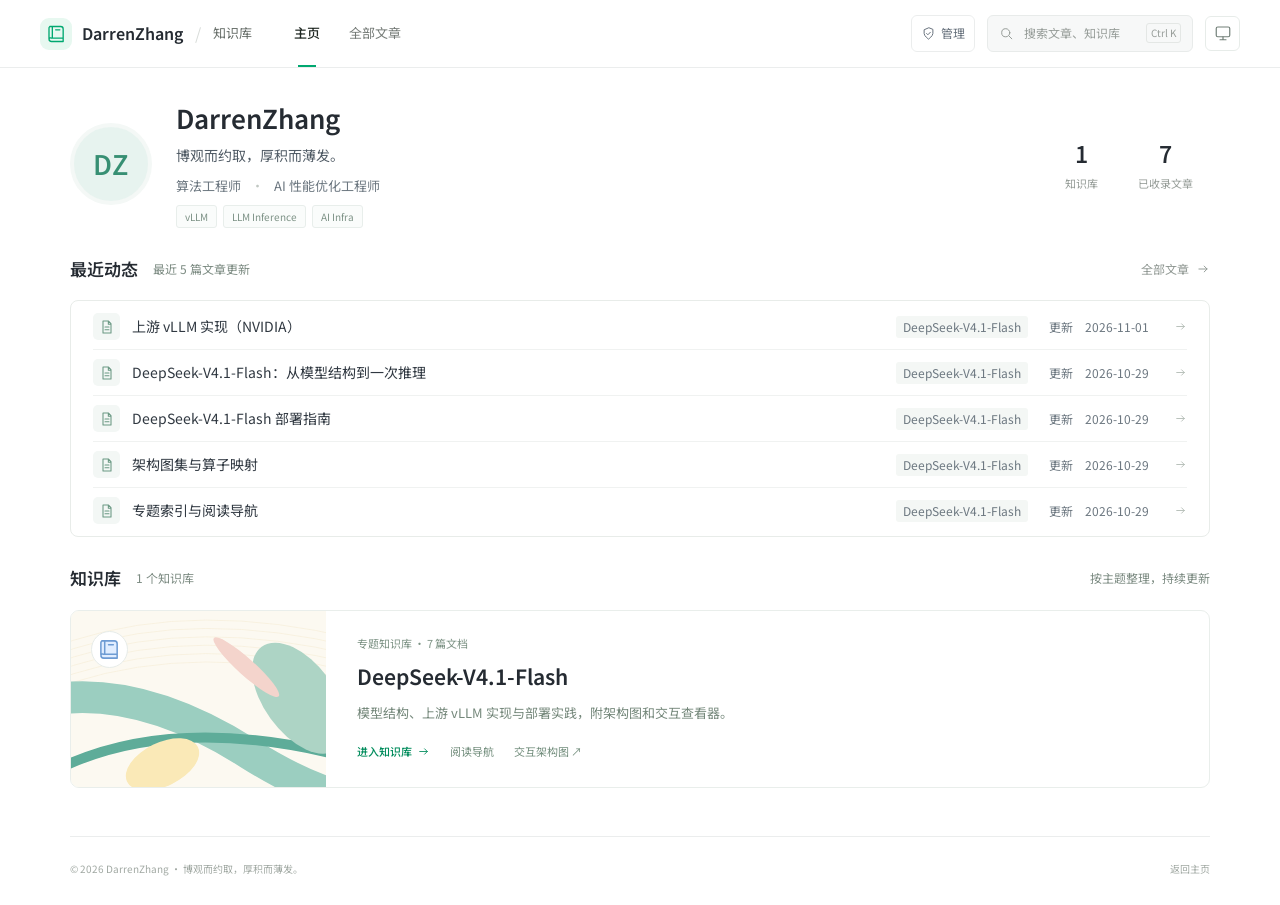
==== index.html @ 20142dd8 "Publish knowledge base updates" ====
<!doctype html>
<html lang="zh-CN">
<head>
  <meta charset="UTF-8">
  <meta name="viewport" content="width=device-width,initial-scale=1">
  <meta name="theme-color" content="#ffffff">
  <meta name="color-scheme" content="light dark">
  <meta name="description" content="按主题整理 vLLM 推理、AI Infra 与工程实践。记录学习，也分享收获。">
  <title>DarrenZhang 的个人知识库</title>
  <link rel="icon" href="/favicon.svg" type="image/svg+xml">
  <script src="/theme.js?v=fbee3d9f1352"></script>
  <link rel="stylesheet" href="/vendor--site-font.css?v=b0946ebef50d">
  <link rel="stylesheet" href="/style.css?v=5cd1cd8771cb">
  <link rel="stylesheet" href="/typography.css?v=a72487c06eb6">
  <link rel="stylesheet" href="/vendor--katex.local.css">
  <link rel="stylesheet" href="/theme.css?v=256cddc575d0">
  <script defer src="/vendor--katex.min.js"></script>
  <script defer src="/vendor--auto-render.min.js"></script>
  <link rel="stylesheet" href="/directory.css?v=47fa461e633d" data-reader-directory>
  <link rel="stylesheet" href="/code.css?v=059cce3dda81" data-reader-code>
  <script type="module" src="/app.js?v=033a80e631fe"></script>

  <meta name="robots" content="index, follow, max-image-preview:large">
  <link rel="canonical" href="https://darrenzhang1007.github.io/">
  <meta property="og:locale" content="zh_CN">
  <meta property="og:site_name" content="DarrenZhang · 知识库">
  <meta property="og:type" content="website">
  <meta property="og:title" content="DarrenZhang 的个人知识库">
  <meta property="og:description" content="按主题整理 vLLM 推理、AI Infra 与工程实践。记录学习，也分享收获。">
  <meta property="og:url" content="https://darrenzhang1007.github.io/">
  <meta property="og:image" content="https://darrenzhang1007.github.io/share-default.png">
  <meta property="og:image:type" content="image/png">
  <meta property="og:image:width" content="1200">
  <meta property="og:image:height" content="630">
  <meta property="og:image:alt" content="DarrenZhang 的个人技术知识库">
  <meta name="twitter:card" content="summary_large_image">
  <meta name="twitter:title" content="DarrenZhang 的个人知识库">
  <meta name="twitter:description" content="按主题整理 vLLM 推理、AI Infra 与工程实践。记录学习，也分享收获。">
  <meta name="twitter:image" content="https://darrenzhang1007.github.io/share-default.png">
  <script type="application/ld+json">[{"@context":"https://schema.org","@type":"WebSite","@id":"https://darrenzhang1007.github.io/","url":"https://darrenzhang1007.github.io/","name":"DarrenZhang 的个人知识库","description":"按主题整理 vLLM 推理、AI Infra 与工程实践。记录学习，也分享收获。","inLanguage":"zh-CN"}]</script>
</head>
<body>
  <a class="skip-link" href="#main">跳到正文</a>
  <header class="site-header">
    <div class="header-inner">
      <a href="/" class="brand" aria-label="DarrenZhang 首页"><span class="brand-logo"><svg viewBox="0 0 24 24" aria-hidden="true"><path d="M4 3h13a3 3 0 0 1 3 3v15H6a3 3 0 0 1-3-3V6a3 3 0 0 1 1-3ZM7 3v14M3 18a2 2 0 0 1 3-1h14M11 7h5"/></svg></span>DarrenZhang<span class="brand-divider">/</span><span class="brand-label">知识库</span></a>
      <nav aria-label="主导航"><a href="/" data-nav="home" class="active" aria-current="page">主页</a><a href="/articles/" data-nav="articles">全部文章</a></nav>
      <div class="header-actions">
        <a class="manage-link" href="https://darrenzhang-notebook.blue-koala-1430.chatgpt.site" target="_blank" rel="noopener" aria-label="管理网站"><svg viewBox="0 0 24 24" aria-hidden="true"><path d="M12 3 5 6v6c0 4 7 9 7 9s7-5 7-9V6z"/><path d="m9 12 2 2 4-4"/></svg><span>管理</span></a>
        <button class="search-trigger" aria-label="搜索文章"><svg viewBox="0 0 24 24" aria-hidden="true"><circle cx="10.8" cy="10.8" r="6.5"/><path d="m16 16 4.5 4.5"/></svg><span>搜索文章、知识库</span><kbd>Ctrl K</kbd></button>
        <div class="theme-switcher">
          <button id="theme-toggle" class="theme-toggle" aria-label="显示主题" aria-controls="theme-panel" aria-expanded="false" title="显示主题">
            <svg class="theme-symbol" data-theme-symbol="system" viewBox="0 0 24 24" aria-hidden="true"><rect x="3" y="4" width="18" height="13" rx="2"/><path d="M8 21h8M12 17v4"/></svg>
            <svg class="theme-symbol" data-theme-symbol="light" viewBox="0 0 24 24" aria-hidden="true" hidden><circle cx="12" cy="12" r="4"/><path d="M12 2v2M12 20v2M2 12h2M20 12h2M5 5l1.5 1.5M17.5 17.5 19 19M5 19l1.5-1.5M17.5 6.5 19 5"/></svg>
            <svg class="theme-symbol" data-theme-symbol="dark" viewBox="0 0 24 24" aria-hidden="true" hidden><path d="M20.5 14A8.7 8.7 0 0 1 10 3.5 8.7 8.7 0 1 0 20.5 14Z"/></svg>
          </button>
          <div id="theme-panel" class="theme-panel" role="group" aria-label="显示主题" hidden>
            <p>显示主题</p>
            <button type="button" data-theme-option="system" aria-pressed="true"><span>跟随系统</span><span class="theme-check" aria-hidden="true">✓</span></button>
            <button type="button" data-theme-option="light" aria-pressed="false"><span>日间</span><span class="theme-check" aria-hidden="true">✓</span></button>
            <button type="button" data-theme-option="dark" aria-pressed="false"><span>夜间</span><span class="theme-check" aria-hidden="true">✓</span></button>
          </div>
        </div>
      </div>
    </div>
  </header>
  <main id="main" tabindex="-1"><div class="home-page"><section class="profile" aria-labelledby="profile-name"><div class="avatar" aria-label="DarrenZhang 字母头像">DZ</div><div class="profile-info"><h1 id="profile-name">DarrenZhang</h1><p class="profile-motto">博观而约取，厚积而薄发。</p><p class="profile-role">算法工程师 <span>·</span> AI 性能优化工程师</p><div class="profile-tags"><span>vLLM</span><span>LLM Inference</span><span>AI Infra</span></div></div><div class="profile-stats"><strong>1<small>知识库</small></strong><strong>7<small>已收录文章</small></strong></div></section><section class="recent-section" aria-labelledby="recent-heading"><div class="section-heading"><h2 id="recent-heading">最近动态 <span>最近 5 篇文章更新</span></h2><a href="/articles/">全部文章 <svg class="" viewBox="0 0 24 24" aria-hidden="true"><path d="M5 12h14m-5-5 5 5-5 5"/></svg></a></div><div class="activity-list"><a class="activity-row" href="/articles/dsv41-upstream/"><span class="activity-icon"><svg class="" viewBox="0 0 24 24" aria-hidden="true"><path d="M6 3h8l4 4v14H6zM14 3v5h4M9 12h6m-6 4h6"/></svg></span><span class="activity-title">上游 vLLM 实现（NVIDIA）</span><span class="activity-book">DeepSeek-V4.1-Flash</span><span class="activity-action">更新</span><time datetime="2026-11-01T14:19:28.041708+00:00">2026-11-01</time><svg class="row-arrow" viewBox="0 0 24 24" aria-hidden="true"><path d="M5 12h14m-5-5 5 5-5 5"/></svg></a><a class="activity-row" href="/articles/dsv41-architecture/"><span class="activity-icon"><svg class="" viewBox="0 0 24 24" aria-hidden="true"><path d="M6 3h8l4 4v14H6zM14 3v5h4M9 12h6m-6 4h6"/></svg></span><span class="activity-title">DeepSeek-V4.1-Flash：从模型结构到一次推理</span><span class="activity-book">DeepSeek-V4.1-Flash</span><span class="activity-action">更新</span><time datetime="2026-10-29T07:31:38.043770+00:00">2026-10-29</time><svg class="row-arrow" viewBox="0 0 24 24" aria-hidden="true"><path d="M5 12h14m-5-5 5 5-5 5"/></svg></a><a class="activity-row" href="/articles/dsv41-deployment/"><span class="activity-icon"><svg class="" viewBox="0 0 24 24" aria-hidden="true"><path d="M6 3h8l4 4v14H6zM14 3v5h4M9 12h6m-6 4h6"/></svg></span><span class="activity-title">DeepSeek-V4.1-Flash 部署指南</span><span class="activity-book">DeepSeek-V4.1-Flash</span><span class="activity-action">更新</span><time datetime="2026-10-29T07:29:05.611710+00:00">2026-10-29</time><svg class="row-arrow" viewBox="0 0 24 24" aria-hidden="true"><path d="M5 12h14m-5-5 5 5-5 5"/></svg></a><a class="activity-row" href="/articles/dsv41-diagrams/"><span class="activity-icon"><svg class="" viewBox="0 0 24 24" aria-hidden="true"><path d="M6 3h8l4 4v14H6zM14 3v5h4M9 12h6m-6 4h6"/></svg></span><span class="activity-title">架构图集与算子映射</span><span class="activity-book">DeepSeek-V4.1-Flash</span><span class="activity-action">更新</span><time datetime="2026-10-29T07:29:05.565339+00:00">2026-10-29</time><svg class="row-arrow" viewBox="0 0 24 24" aria-hidden="true"><path d="M5 12h14m-5-5 5 5-5 5"/></svg></a><a class="activity-row" href="/articles/dsv41-index/"><span class="activity-icon"><svg class="" viewBox="0 0 24 24" aria-hidden="true"><path d="M6 3h8l4 4v14H6zM14 3v5h4M9 12h6m-6 4h6"/></svg></span><span class="activity-title">专题索引与阅读导航</span><span class="activity-book">DeepSeek-V4.1-Flash</span><span class="activity-action">更新</span><time datetime="2026-10-29T07:29:04.790251+00:00">2026-10-29</time><svg class="row-arrow" viewBox="0 0 24 24" aria-hidden="true"><path d="M5 12h14m-5-5 5 5-5 5"/></svg></a></div></section><section class="books-section" aria-labelledby="books-heading"><div class="section-heading"><h2 id="books-heading">知识库 <span>1 个知识库</span></h2><span class="section-hint">按主题整理，持续更新</span></div><div class="book-grid single-book-grid"><article class="book-card featured-book-card"><a class="book-cover" href="/books/dsv41-flash/" aria-label="DeepSeek-V4.1-Flash 封面"><img src="/covers--leaves.svg" alt="" loading="lazy"></a><span class="book-badge"><svg class="" viewBox="0 0 24 24" aria-hidden="true"><path d="M4 3h13a3 3 0 0 1 3 3v15H6a3 3 0 0 1-3-3V6a3 3 0 0 1 1-3ZM7 3v14M3 18a2 2 0 0 1 3-1h14M11 7h5"/></svg></span><div class="book-card-body"><span class="book-feature-label">专题知识库 · 7 篇文档</span><h3><a href="/books/dsv41-flash/" aria-label="打开知识库：DeepSeek-V4.1-Flash">DeepSeek-V4.1-Flash</a></h3><p>模型结构、上游 vLLM 实现与部署实践，附架构图和交互查看器。</p><div class="book-feature-links"><a class="primary-book-link" href="/books/dsv41-flash/">进入知识库 <svg class="" viewBox="0 0 24 24" aria-hidden="true"><path d="M5 12h14m-5-5 5 5-5 5"/></svg></a><a href="/articles/dsv41-index/">阅读导航</a><a href="/dsv41--assets--html--dsv41_dynamic_architecture.html" target="_blank" rel="noopener">交互架构图 ↗</a></div></div></article></div></section></div></main>
  <footer class="site-footer"><span>© 2026 DarrenZhang · 博观而约取，厚积而薄发。</span><div><a href="/bookmarks/" hidden>阅读收藏</a><a href="/">返回主页</a></div></footer>
  <dialog id="search-dialog" aria-labelledby="search-title"><div class="search-heading"><h2 id="search-title">搜索全部知识库</h2><button class="icon-button" id="close-search" aria-label="关闭搜索">×</button></div><label class="search-box"><svg viewBox="0 0 24 24" aria-hidden="true"><circle cx="10.8" cy="10.8" r="6.5"/><path d="m16 16 4.5 4.5"/></svg><input id="search-input" type="search" role="combobox" aria-autocomplete="list" aria-controls="search-results" aria-expanded="false" maxlength="200" placeholder="搜索标题、关键词或正文…" autocomplete="off"></label><p id="search-summary" class="search-hint" role="status" aria-live="polite">搜索标题、章节与正文</p><div id="search-results" role="listbox" aria-label="搜索结果"></div><div class="search-footer"><span>↑ ↓ 选择 · Enter 阅读</span><span>Esc 关闭</span></div></dialog>
  <dialog id="image-preview" class="image-preview" aria-labelledby="image-title"><header class="image-preview-header"><h2 id="image-title">架构图预览</h2><div class="image-controls"><button id="image-zoom-out" aria-label="缩小图片">−</button><span id="image-scale" aria-live="polite">100%</span><button id="image-zoom-in" aria-label="放大图片">＋</button><button id="image-fit">适应窗口</button><a id="image-original" target="_blank" rel="noopener">打开原图 ↗</a><button id="image-close" aria-label="关闭图片预览">×</button></div></header><div id="image-stage" class="image-stage"><img id="image-large" alt="" draggable="false"></div><footer class="image-preview-footer">滚轮缩放 · 拖动平移 · Esc 关闭 <span>＋ / − 缩放，0 适应窗口</span></footer></dialog>
  <div id="toast" role="status" aria-live="polite"></div>
</body>
</html>
---- vendor--site-font.css ----
@font-face{font-family:"Darren Sans SC";font-style:normal;font-weight:100 900;font-display:swap;src:url("vendor--fonts--darren-sans-sc.woff2?v=e092baba91ec") format("woff2");unicode-range:U+20-7E,U+A9,U+B2,U+B7,U+D7,U+3A3,U+2013-2014,U+201C-201D,U+2022,U+2026,U+2190-2194,U+2197,U+2208,U+2212,U+2225,U+222A,U+2248,U+2264,U+2460-2464,U+2500,U+2502,U+2514,U+251C,U+25BC,U+25C6,U+2605-2606,U+26A0,U+2713,U+3001-3002,U+300A-3011,U+4E00-4E01,U+4E03,U+4E07,U+4E09-4E0B,U+4E0D-4E0E,U+4E13-4E14,U+4E1C,U+4E22,U+4E24-4E25,U+4E2A,U+4E2D,U+4E32,U+4E34,U+4E3A-4E3B,U+4E3E,U+4E48-4E49,U+4E4B,U+4E58,U+4E5D,U+4E5F-4E60,U+4E66,U+4E86,U+4E88,U+4E8B-4E8C,U+4E8E,U+4E92,U+4E94,U+4E9B,U+4EA4,U+4EA7,U+4EAB-4EAC,U+4EBA,U+4EBF-4EC0,U+4EC5,U+4ECB,U+4ECD-4ECE,U+4ED3,U+4ED6,U+4EE3-4EE5,U+4EEC,U+4EF6-4EF7,U+4EFB,U+4EFD,U+4F18,U+4F1A,U+4F20,U+4F30,U+4F38,U+4F46,U+4F4D-4F4F,U+4F53,U+4F55,U+4F59,U+4F5C,U+4F60,U+4F7F,U+4F8B,U+4F9B,U+4F9D,U+4FA7,U+4FBF,U+4FDD,U+4FE1,U+4FEE,U+500D,U+5019,U+501F,U+503C,U+5047,U+504F,U+505A,U+505C,U+5076,U+50CF,U+5141,U+5143,U+5145,U+5148,U+514D,U+515C,U+5165,U+5168,U+516C-516D,U+5171,U+5173,U+5176-5178,U+517C,U+5185,U+518C-518D,U+5192,U+5199,U+51B2-51B3,U+51B5,U+51C6,U+51CF,U+51D1,U+51E0,U+51ED,U+51FA,U+51FD,U+5206-5207,U+5212,U+5217,U+5219-521B,U+521D,U+5220,U+5224,U+5229,U+522B,U+5230,U+5236-5237,U+523B,U+524D,U+5269-526A,U+526F,U+5288,U+529B,U+529E-52A1,U+52A8-52A9,U+52FF-5300,U+5305,U+5316-5317,U+5339-533A,U+5341,U+5347,U+534A,U+534F,U+5355,U+5357,U+535A,U+5360-5361,U+536B,U+5370,U+5373,U+5378,U+5386,U+538B,U+539A,U+539F,U+53BB,U+53C2,U+53C8-53CA,U+53CC-53CD,U+53D1,U+53D6-53D8,U+53E0,U+53E3,U+53E5-53E6,U+53EA-53EB,U+53EF-53F0,U+53F2-53F3,U+53F7,U+5403-5404,U+5408,U+540C-540E,U+5410-5411,U+5417,U+541E,U+5426,U+542B,U+542F,U+543B,U+544A,U+5458,U+5468,U+5473,U+547D,U+548C,U+54C1,U+54C8,U+54CD,U+54EA,U+552F,U+5668,U+56DB,U+56DE,U+56E0,U+56F4,U+56FA,U+56FE,U+5706,U+5728,U+5730,U+573A,U+573E,U+5740,U+5747,U+574D,U+5750-5751,U+5757,U+5783,U+578B,U+57DF,U+57FA,U+5806,U+5854,U+585E,U+586B,U+5883,U+589E,U+58F0,U+58F3,U+5904,U+5907,U+590D,U+5916,U+591A,U+591C,U+5927,U+5931,U+5934,U+5947,U+5951,U+5957,U+597D,U+5982,U+59CB,U+5B50,U+5B57-5B58,U+5B66,U+5B83,U+5B88-5B89,U+5B8C,U+5B98,U+5B9A,U+5B9E,U+5BA1-5BA3,U+5BB6,U+5BB9,U+5BBD,U+5BBF,U+5BC4,U+5BC6,U+5BDF,U+5BF8-5BF9,U+5BFC,U+5C01,U+5C04,U+5C06,U+5C0F,U+5C11,U+5C14,U+5C1A,U+5C1D,U+5C24,U+5C31,U+5C3A,U+5C3E,U+5C40,U+5C42,U+5C4F,U+5C55,U+5C5E,U+5CF0,U+5D4C,U+5DE5-5DE6,U+5DEE,U+5DF1-5DF2,U+5E03,U+5E08,U+5E0C,U+5E26,U+5E38,U+5E42,U+5E45,U+5E72-5E73,U+5E76,U+5E7F,U+5E8F,U+5E93-5E95,U+5EA6-5EA7,U+5ED3,U+5EF6,U+5EFA,U+5F00,U+5F02-5F04,U+5F0F,U+5F15,U+5F20,U+5F31,U+5F3A,U+5F52-5F53,U+5F55,U+5F62,U+5F71,U+5F7C,U+5F80-5F81,U+5F84-5F85,U+5F88,U+5F8B,U+5F97,U+5FAA,U+5FAE,U+5FC3,U+5FC5-5FC6,U+5FD7,U+5FD9,U+5FE0,U+5FEB,U+5FF5,U+6000-6001,U+600E,U+601D,U+6027,U+603B,U+6052,U+6062,U+606F-6070,U+60C5,U+60F3,U+610F,U+611F,U+61C2,U+6210,U+6216,U+622A,U+6237,U+6240-6241,U+624B,U+624D,U+6251,U+6253-6254,U+6263,U+6267,U+6269,U+626B,U+6279,U+627E-6280,U+6284,U+628A,U+6293,U+6295,U+6298,U+62A4-62A5,U+62BD,U+62C5-62C6,U+62D2-62D3,U+62D6,U+62E5,U+62E9,U+62EC,U+62F7,U+62FC,U+62FF,U+6301-6302,U+6307,U+6309,U+6311,U+632A,U+6355,U+635F,U+6362,U+636E,U+6377,U+6389,U+6392,U+63A2,U+63A5,U+63A7-63AA,U+63CF-63D0,U+63D2,U+63FD,U+641C,U+641E,U+642C-642D,U+644A,U+6458,U+64AD,U+64CD-64CE,U+652F,U+6536,U+6539,U+653E,U+6545,U+6548,U+6570,U+6574,U+6587,U+6599,U+65A5,U+65AD,U+65B0,U+65B9,U+65BD,U+65CB,U+65CF,U+65E0,U+65E2,U+65E5-65E7,U+65E9,U+65F6,U+660E,U+6613,U+6620,U+662F,U+663E,U+666E-666F,U+6682,U+66B4,U+66F4,U+66FE-6700,U+6709,U+670D,U+671F,U+672A-672C,U+672F,U+673A,U+6743,U+6750,U+675F,U+6761,U+6765,U+677F,U+6781,U+6784,U+6790,U+679A,U+679C,U+67B6,U+67D0,U+67D3,U+67E5,U+6807-6808,U+680F,U+6811,U+6821,U+6837-6839,U+683C,U+6846,U+6848,U+6863,U+6876,U+68AF,U+68B3,U+68C0,U+68F5,U+695A,U+6982,U+69DB,U+69FD,U+6A21,U+6A59,U+6B20-6B21,U+6B62-6B65,U+6B7B,U+6B8A-6B8B,U+6BB5,U+6BC1,U+6BCD,U+6BCF,U+6BD4-6BD5,U+6C14,U+6C34,U+6C38,U+6C42,U+6C47,U+6C60,U+6C70,U+6C89,U+6CA1,U+6CBF,U+6CD5,U+6CDB,U+6CE2,U+6CE8,U+6D01,U+6D3B,U+6D3E,U+6D41,U+6D45,U+6D4B,U+6D4F,U+6D88-6D89,U+6DC6,U+6DD8,U+6DF1,U+6DF7,U+6DFB,U+6E05,U+6E29,U+6E32,U+6E38,U+6E90,U+6EA2,U+6ED1,U+6EDA,U+6EE1,U+6EE4,U+6F02,U+6F5C,U+6FC0,U+7070,U+70B8-70B9,U+70DF,U+70ED,U+7126,U+7136,U+7167,U+7206,U+7236,U+7247-7248,U+7269,U+7279,U+72B6,U+72EC,U+7387,U+73AF-73B0,U+7406,U+751F,U+7528,U+7531,U+7533,U+753B,U+754C,U+7559,U+7565,U+758F,U+7591,U+767B,U+767D-767E,U+7684,U+76CA,U+76D2,U+76D6,U+76D8,U+76EE,U+76F4,U+76F8,U+76FE,U+7701,U+770B,U+771F,U+7740,U+77AC,U+77DB,U+77E2,U+77E5,U+77E9,U+77ED,U+7801,U+7814,U+7840,U+786C,U+786E,U+793A,U+79BB,U+79C1,U+79CD,U+79D1-79D2,U+79E9,U+79EF-79F0,U+79FB,U+7A00,U+7A0B,U+7A0D,U+7A20,U+7A33,U+7A3F,U+7A76,U+7A7A,U+7A7F,U+7A81,U+7A84,U+7A97,U+7ACB,U+7AD9,U+7ADE-7AE0,U+7AEF,U+7B14,U+7B26,U+7B2C,U+7B3C,U+7B49,U+7B54,U+7B56,U+7B5B,U+7B7E,U+7B80,U+7B97,U+7BA1,U+7BAD,U+7BC7,U+7C7B,U+7C89,U+7C92,U+7C97,U+7CBE,U+7CFB,U+7D20,U+7D22,U+7D27,U+7D2B,U+7D2F,U+7EA2,U+7EA6-7EA7,U+7EAF,U+7EB2,U+7EB8,U+7EBF,U+7EC3-7EC4,U+7EC6-7EC8,U+7ECD,U+7ECF,U+7ED1,U+7ED3,U+7ED5,U+7ED8-7ED9,U+7EDC-7EDD,U+7EDF,U+7EE7,U+7EEA,U+7EED,U+7EF4,U+7EFF-7F00,U+7F13,U+7F16,U+7F29,U+7F3A,U+7F51,U+7F6E,U+7F72,U+7FFB,U+8003,U+8005,U+800C,U+8017,U+8026,U+804C,U+805A,U+80CC,U+80FD,U+8106,U+811A,U+81C6,U+81EA,U+81F3-81F4,U+822A,U+8272,U+8282,U+82E5,U+8303,U+8349,U+8350,U+83B7,U+843D,U+8457,U+84DD,U+853D,U+8584,U+85CF,U+865A,U+867D,U+878D,U+884C,U+8865,U+8868,U+88AB,U+88C1,U+88C5,U+897F,U+8981,U+8986,U+89C1-89C2,U+89C4,U+89C6,U+89C8-89C9,U+89D2,U+89E3,U+89E6,U+8A00,U+8BA1-8BA2,U+8BA4,U+8BA9,U+8BAD-8BAE,U+8BB0,U+8BB2,U+8BB8,U+8BBA,U+8BBE-8BBF,U+8BC1,U+8BC4,U+8BC6,U+8BCA,U+8BCD,U+8BD1,U+8BD5,U+8BDA,U+8BDD,U+8BE2,U+8BE5-8BE6,U+8BED,U+8BEF,U+8BF4,U+8BF7,U+8BFA-8BFB,U+8C01,U+8C03,U+8C08,U+8C13,U+8C61,U+8C8C,U+8D1D,U+8D1F,U+8D23,U+8D25,U+8D28,U+8D2F,U+8D39,U+8D44,U+8D4B,U+8D56,U+8D70,U+8D77,U+8D85,U+8D8A,U+8DB3,U+8DC3,U+8DD1,U+8DDF,U+8DE8,U+8DEF,U+8DF3,U+8DF5,U+8E2A,U+8EAB,U+8F68,U+8F6C,U+8F6E-8F6F,U+8F74,U+8F7B,U+8F7D,U+8F83,U+8F85,U+8F91,U+8F93,U+8F9E,U+8FA8,U+8FB9,U+8FBE,U+8FC1,U+8FC7,U+8FD0-8FD1,U+8FD4,U+8FD8-8FD9,U+8FDB-8FDF,U+8FED,U+8FF0,U+8FFD,U+9000-9002,U+9006,U+9009,U+900F-9010,U+9012,U+9014,U+901A,U+901F-9020,U+903B,U+9047,U+904D,U+9053,U+9057,U+907F,U+90A3,U+90BB,U+90E8,U+90FD,U+914D,U+9192,U+91C7,U+91CA,U+91CC-91CD,U+91CF,U+9488-9489,U+949F,U+94B3,U+94FA,U+94FE,U+9500-9501,U+9519-951A,U+952E,U+955C,U+957F,U+95E8,U+95ED-95EE,U+95F2,U+95F4,U+9605,U+9608,U+961F,U+9632,U+9634-9636,U+963B,U+9644-9646,U+964D,U+9650,U+9664,U+9669,U+968F-9690,U+969C,U+96C6,U+96F6,U+9700,U+9732,U+9752,U+9759,U+975E,U+9760,U+9762,U+9769,U+9875-9876,U+9879-987B,U+9884,U+9886,U+9891,U+9898,U+989C-989D,U+98CE,U+9970,U+9996,U+9A71,U+9A7B,U+9A8C,U+9AA4-9AA5,U+9AA8,U+9AD8,U+9EC4,U+9ED1,U+9ED8,U+9F50,U+FF01,U+FF08-FF09,U+FF0B-FF0C,U+FF0F,U+FF1A-FF1B,U+FF1F,U+FF5C,U+FF5E;}
---- style.css ----
:root{--ink:#262626;--muted:#8a8f8d;--green:#00a870;--line:#ebeded;--soft:#f6f8f7;--sans:-apple-system,BlinkMacSystemFont,'Segoe UI','PingFang SC','Microsoft YaHei',sans-serif}*{box-sizing:border-box}html{scroll-padding-top:90px}body{margin:0;background:white;color:var(--ink);font-family:var(--sans);font-size:14px;line-height:1.7}button,input{font:inherit}button,a,input{-webkit-tap-highlight-color:transparent}a{color:inherit;text-decoration:none}button{cursor:pointer}svg{width:20px;height:20px;fill:none;stroke:currentColor;stroke-width:1.6;stroke-linecap:round;stroke-linejoin:round;flex-shrink:0}a,button{touch-action:manipulation}a:focus-visible,button:focus-visible,input:focus-visible,summary:focus-visible{outline:2px solid var(--green);outline-offset:4px}::selection{background:#c7f2df}.site-header{height:68px;position:sticky;top:0;border-bottom:1px solid var(--line);background:rgba(255,255,255,.97);backdrop-filter:blur(12px);z-index:30}.header-inner{max-width:1512px;margin:auto;height:100%;display:flex;align-items:center;padding:0 40px;gap:42px}.brand{display:flex;gap:10px;align-items:center;font-size:16px;font-weight:600;letter-spacing:-.3px}.brand-logo{display:grid;place-items:center;background:#e7f8f0;color:#00a870;width:32px;height:32px;border-radius:9px}.brand-logo svg{width:21px}.brand-divider{color:#d9ddda;margin:0 2px;font-weight:400}.brand-label{color:#676e69;font-size:13px;font-weight:400}.header-inner nav{display:flex;align-items:center;gap:29px;height:100%;font-size:13px;color:#737975}.header-inner nav a{height:100%;display:flex;align-items:center;position:relative}.header-inner nav a.active{color:#202823;font-weight:500}.header-inner nav a.active:after{content:'';position:absolute;bottom:0;left:4px;right:4px;height:2px;background:var(--green)}.search-trigger{margin-left:auto;display:flex;align-items:center;gap:10px;background:#f7f8f8;border:1px solid #e8ebea;border-radius:6px;color:#979d99;padding:7px 11px;font-size:12px;min-width:206px;text-align:left}.search-trigger svg{width:15px;height:15px}.search-trigger kbd{margin-left:auto;font-size:10px;font-family:inherit;border:1px solid #e4e7e5;border-radius:3px;line-height:18px;padding:0 4px}.home-page{max-width:1200px;margin:auto;padding:0 30px}.profile{display:flex;align-items:center;gap:29px;padding:54px 0 42px}.avatar{width:102px;height:102px;border-radius:50%;display:grid;place-items:center;flex-shrink:0;background:#e7f3ef;border:6px solid #f4f8f6;color:#378f73;font-size:32px;font-weight:550;letter-spacing:1px}.profile h1{font-size:28px;line-height:1.4;font-weight:600;letter-spacing:-.5px;margin:0 0 8px}.profile-motto{color:#616964;margin:0 0 10px;font-size:13px}.profile-role{font-size:12px;color:#8a928d;margin:0 0 11px}.profile-role span{margin:0 7px;color:#c0c7c2}.profile-tags{display:flex;gap:6px;flex-wrap:wrap}.profile-tags span{border:1px solid #e8eeeb;background:#fafcfb;color:#7d9286;padding:0 8px;border-radius:3px;font-size:10px;line-height:21px}.profile-stats{margin-left:auto;display:flex;gap:40px;padding-right:17px}.profile-stats strong{font-size:23px;font-weight:550;text-align:center;line-height:1.4}.profile-stats small{display:block;font-size:11px;color:#959c97;font-weight:400;margin-top:7px}.section-heading{display:flex;align-items:center;justify-content:space-between;gap:18px;margin:0 0 18px}.section-heading h2{font-size:17px;font-weight:550;margin:0;display:flex;align-items:center;gap:15px;line-height:1.6}.section-heading h2 span{font-size:11px;font-weight:400;color:#9ca39e}.section-heading>a{display:flex;align-items:center;gap:7px;font-size:11px;color:#8f9792}.section-heading>a svg{width:14px;height:14px}.activity-list{border:1px solid #e8ece9;border-radius:8px;padding:3px 22px;overflow:hidden}.activity-row{display:flex;align-items:center;gap:12px;padding:13px 0;border-bottom:1px solid #f0f2f1;line-height:1.65}.activity-row:last-child{border-bottom:0}.activity-icon{width:27px;height:27px;background:#f3f7f5;border-radius:5px;display:grid;place-items:center;color:#6b9984;flex-shrink:0}.activity-icon svg{width:16px;height:16px}.activity-title{font-size:12px;font-weight:450;overflow:hidden;text-overflow:ellipsis;white-space:nowrap}.activity-book{font-size:10px;color:#8f9d95;white-space:nowrap;background:#f4f7f5;border-radius:3px;padding:1px 7px;margin-left:auto}.activity-action{font-size:10px;color:#91a398;margin-left:9px}.activity-row time{font-size:10px;color:#9ca49f;white-space:nowrap;width:66px}.row-arrow{width:13px;height:13px;color:#afb9b2;margin-left:4px}.activity-row:hover .activity-title,.contents-note:hover,.article-list-row:hover h2{color:var(--green)}.books-section{margin-top:36px}.section-hint{font-size:11px;color:#a1a8a3}.book-grid{display:grid;grid-template-columns:repeat(3,minmax(0,1fr));gap:21px}.book-card{border:1px solid #e9eeeb;border-radius:9px;overflow:hidden;position:relative;display:block;background:white;transition:border-color .18s,transform .18s}.book-card:hover{border-color:#a9d8c5;transform:translateY(-2px)}.book-cover{height:118px;overflow:hidden;background:#f5faf7}.book-cover img{width:100%;height:100%;display:block;object-fit:cover}.book-badge{display:grid;place-items:center;position:absolute;left:23px;top:96px;width:43px;height:43px;border-radius:50%;background:white;border:1px solid #e7ece9;color:#6a9dd2}.book-badge svg{width:23px;height:23px;fill:#e0edff;stroke:#6d9bd3}.book-card-body{padding:31px 24px 21px}.book-card h3{font-size:16px;font-weight:550;margin:0 0 5px;letter-spacing:-.2px}.book-card p{font-size:11px;color:#929b95;margin:0;line-height:1.9;min-height:42px}.book-card-meta{margin-top:24px;display:flex;justify-content:space-between;gap:10px;color:#9ba59e;font-size:10px}.book-card-meta span:last-child{display:flex;gap:5px;align-items:center}.book-card-meta svg{width:12px;height:12px}.site-footer{max-width:1140px;margin:48px auto 0;padding:23px 0 28px;border-top:1px solid var(--line);display:flex;gap:15px;justify-content:space-between;font-size:10px;color:#a0a8a2}.site-footer div{display:flex;gap:22px}.site-footer a:hover{color:var(--green)}.articles-page{max-width:1140px;margin:0 auto;padding:38px 30px}.page-heading h1{font-size:27px;letter-spacing:-.5px;margin:0 0 8px;font-weight:550}.page-heading p{font-size:12px;color:#949c96;margin:0}.page-heading .green-link{margin-top:20px;display:inline-block}.filters{display:flex;flex-wrap:wrap;gap:8px;margin:30px 0 18px}.filter{font-size:11px;border:1px solid #e5ebe7;padding:5px 13px;border-radius:5px;color:#828e85}.filter.active{border-color:#b9e4d0;color:#009b68;background:#eefaf4}.article-list-row{display:flex;align-items:center;justify-content:space-between;gap:24px;padding:24px 0;border-bottom:1px solid var(--line)}.article-list-row h2{font-size:16px;font-weight:500;margin:0 0 8px}.article-list-row p{font-size:12px;line-height:1.9;color:#8a958d;margin:0 0 10px}.article-list-row>svg{color:#9caaa1;width:17px;height:17px}.document-meta{display:flex;align-items:center;flex-wrap:wrap;gap:15px;font-size:11px;color:#989f9a}.green-link{color:var(--green)}.reader-view{background:#fafbfa}.reader-view .site-header .header-inner{max-width:none;padding:0 28px}.reader-view .site-footer{display:none}.reader-shell{max-width:1650px;margin:0 auto;display:grid;grid-template-columns:248px minmax(0,1fr);min-height:calc(100vh - 68px)}.reader-shell.has-toc{grid-template-columns:248px minmax(0,1fr) 205px}.book-sidebar{position:sticky;top:68px;height:calc(100vh - 68px);overflow:auto;padding:22px 17px 25px;border-right:1px solid #e8ece9;background:#fafbfa;display:flex;flex-direction:column;overscroll-behavior:contain}.sidebar-back{display:flex;align-items:center;gap:7px;color:#9aa29c;font-size:10px;padding:0 8px 16px}.sidebar-back svg{width:13px;height:13px}.sidebar-book{display:flex;align-items:center;gap:9px;padding:0 7px;margin-bottom:20px}.sidebar-book strong{font-size:14px;font-weight:550}.small-book{color:#6b98c9;display:grid;place-items:center}.small-book svg{fill:#dceaff;width:22px;height:22px}.sidebar-search{display:flex;align-items:center;width:100%;gap:8px;border:1px solid #e9edeb;border-radius:5px;background:white;padding:7px 9px;color:#a0a8a3;font-size:10px;text-align:left;margin-bottom:13px}.sidebar-search svg{width:13px;height:13px}.sidebar-search kbd{margin-left:auto;font-size:10px;color:#b5bdb7}.sidebar-overview{display:flex;align-items:center;gap:8px;font-size:11px;color:#66756a;padding:8px 10px;border-radius:5px}.sidebar-overview svg{width:14px;height:14px}.sidebar-overview.active{background:#eaf4ef;color:#008e5f}.sidebar-section-label{display:flex;justify-content:space-between;padding:17px 10px 7px;font-size:10px;color:#9ba59e}.sidebar-section-label span{font-size:9px;color:#b2bab4}.book-sidebar details{padding:4px 0}.book-sidebar summary{font-size:11px;font-weight:500;color:#69786d;padding:7px;cursor:pointer;list-style-position:inside}.book-sidebar summary::marker{font-size:9px;color:#a7b2aa}.tree-note{display:flex;gap:7px;align-items:flex-start;padding:8px 7px 8px 19px;border-radius:4px;color:#848e87;font-size:10px;line-height:1.8;margin:2px 0}.tree-note svg{width:13px;height:13px;margin-top:3px}.tree-note.active{color:#009968;background:#e9f5ee}.tree-note:hover{background:#f0f4f1}.sidebar-bottom{margin-top:auto;padding:24px 9px 0;color:#b0b8b2;font-size:9px}.sidebar-bottom a{display:flex;align-items:center;gap:7px;margin-top:6px;color:#8d9d92}.sidebar-bottom svg{width:12px;height:12px}.reader-content{min-width:0;background:white;margin:24px 25px 0;border:1px solid #f0f2f0;border-radius:7px;align-self:start;min-height:calc(100vh - 94px)}.book-overview{padding:44px 49px 70px}.overview-icon{display:block;color:#70a1d7;margin-bottom:15px}.overview-icon svg{height:39px;width:39px;fill:#d5e7ff}.book-overview h1{font-size:29px;line-height:1.5;font-weight:550;margin:0 0 12px}.book-description{font-size:13px;line-height:1.9;color:#8c9890;margin:0 0 14px;max-width:600px}.overview-divider{height:1px;background:#eef1ef;margin:32px 0}.book-overview h2{font-size:15px;font-weight:500;margin:0 0 28px}.contents-group{margin:22px 0 29px}.contents-group h3{font-size:12px;font-weight:500;margin:0 0 10px;color:#667b6b}.contents-note{display:flex;align-items:center;gap:10px;padding:12px 0 12px 15px;border-bottom:1px solid #f2f4f2;font-size:12px;color:#66746a;line-height:1.8}.contents-note svg{color:#a0b3a5;width:15px;height:15px}.contents-note>span{flex:1}.contents-note small{font-size:10px;color:#b0b9b2;white-space:nowrap}.contents-note>svg:last-child{width:12px;height:12px}.article{padding:28px 48px 60px}.breadcrumbs{display:flex;align-items:center;gap:9px;color:#9da9a0;font-size:10px;margin-bottom:28px}.breadcrumbs a:hover{color:var(--green)}.article-head{padding-bottom:27px;margin-bottom:26px;border-bottom:1px solid var(--line)}.article-head h1{font-weight:550;font-size:28px;line-height:1.65;letter-spacing:-.4px;margin:0 0 16px}.article-description{font-size:12px;color:#8e9b92;line-height:1.9;margin:18px 0 0}.article-actions{display:flex;align-items:center;gap:20px;margin-top:21px;font-size:10px;color:#8e9f93}.article-actions button{display:flex;align-items:center;gap:5px;border:0;padding:0;background:transparent;font-size:10px;color:inherit}.article-actions svg{width:13px;height:13px}.article-outline{position:sticky;top:99px;max-height:calc(100vh - 130px);overflow:auto;padding:8px 20px 20px 0;align-self:start}.article-outline h2{font-size:10px;font-weight:500;color:#8d9b91;margin:0 0 13px}.article-outline a{display:block;font-size:10px;color:#9ca89f;margin:9px 0;line-height:1.7}.article-outline a:hover{color:var(--green)}.article-outline a.level-3{padding-left:10px}.article-source{margin:36px 0 0;padding:15px 0;color:#a2ada6;font-size:10px;border-top:1px solid var(--line)}.article-pagination{display:grid;grid-template-columns:1fr 1fr;gap:15px;margin-top:26px}.article-pagination a{font-size:11px;line-height:1.8;color:#799383;border:1px solid #e8eee9;border-radius:5px;padding:14px}.article-pagination a:last-child{text-align:right}.article-pagination small{display:block;font-size:10px;color:#aab4ad;margin-bottom:4px}.reader-toolbar,.sidebar-mask{display:none}.prose{font-size:14px;line-height:2;color:#4c5650;overflow-wrap:anywhere}.prose h1,.prose h2,.prose h3,.prose h4,.prose h5,.prose h6{color:#263c30;line-height:1.65;scroll-margin-top:25px}.prose h1{font-size:25px;margin:36px 0 20px}.prose h2{font-size:22px;margin:33px 0 18px;padding-bottom:9px;border-bottom:1px solid var(--line)}.prose h3{font-size:18px;margin-top:28px}.prose h4,.prose h5{font-size:16px;margin-top:24px}.prose p{margin:15px 0}.prose a{color:#159a6c;text-decoration:underline;text-underline-offset:3px}.prose li{margin:6px 0}.prose code{font-family:Consolas,ui-monospace,monospace;font-size:.88em;background:#f1f5f3;color:#416d54;padding:2px 5px;border-radius:3px}.prose pre{background:#f6f8fa;border:1px solid #e8edf0;border-radius:6px;padding:20px;overflow-x:auto;font-size:12px;line-height:1.85;margin:22px 0;color:#40505e}.prose pre code{background:transparent;padding:0;color:inherit}.code-language{display:block;font-size:9px;color:#a0abb3;letter-spacing:1px;text-transform:uppercase;padding-bottom:12px}.prose blockquote{border-left:3px solid #d6e8dc;background:#f7faf8;padding:3px 19px;margin:22px 0;color:#7d9285;font-size:13px}.prose img{display:block;max-width:100%;height:auto;margin:24px auto;border-radius:4px}.prose hr{border:0;border-top:1px solid var(--line);margin:27px 0}.table-scroll{max-width:100%;overflow-x:auto;margin:23px 0}.prose table{width:100%;border-collapse:collapse;font-size:12px}.prose th,.prose td{text-align:left;border:1px solid #e7ece9;padding:9px 11px}.prose th{background:#f4f7f5}.prose .math{white-space:pre-wrap;font-size:12px;font-family:Consolas,monospace;background:#f4f7f5;overflow:auto;padding:14px;border-radius:4px}.missing-link{color:#8b9c91;border-bottom:1px dotted #b0bdb5}.asset-caption{display:block;background:#f3f7f4;padding:12px;color:#96a69c;font-size:11px}dialog{width:min(640px,calc(100vw - 28px));background:#fff;color:var(--ink);border:1px solid #e3eae6;border-radius:10px;padding:23px;max-height:80vh;box-shadow:0 15px 90px #243d2d24}dialog::backdrop{background:#24372d38;backdrop-filter:blur(3px)}.search-heading{display:flex;align-items:center;justify-content:space-between;margin-bottom:17px}.search-heading h2{font-size:17px;font-weight:500;margin:0}.icon-button{height:28px;width:28px;background:#f7f9f7;border:1px solid #e8eee9;border-radius:5px;color:#91a096;font-size:22px;line-height:1}.search-box{display:flex;align-items:center;gap:10px;background:#fcfdfc;border:1px solid #bcd9ca;border-radius:6px;padding:12px}.search-box svg{width:17px;height:17px;color:#8cad99}.search-box input{border:0;background:transparent;outline:none;width:100%;min-width:0;color:var(--ink);font-size:13px}.search-hint{font-size:10px;color:#a0ada4;margin:11px 0}.search-result{display:flex;width:100%;gap:10px;align-items:center;text-align:left;background:transparent;border:0;border-bottom:1px solid #eff2f0;border-radius:5px;padding:13px 10px;color:#60786a}.search-result>svg{width:16px;height:16px;color:#91b39f}.search-result.selected{background:#f0f8f3}.search-result strong{font-size:12px;font-weight:450}.search-result small{display:block;font-size:10px;color:#9bac9f;margin-top:5px}.search-footer{display:flex;justify-content:space-between;color:#a1aea5;font-size:9px;padding-top:15px}#search-results{max-height:44vh;overflow:auto}.empty{font-size:12px;color:#9da99f;padding:25px 10px}#toast{position:fixed;z-index:100;bottom:25px;left:50%;transform:translateX(-50%);padding:9px 19px;background:#214d38;color:white;opacity:0;pointer-events:none;border-radius:5px;transition:opacity .2s;font-size:12px}#toast.visible{opacity:1}.skip-link{position:fixed;z-index:100;top:-90px;left:15px;background:var(--green);color:white;padding:9px}.skip-link:focus{top:9px}
@media(min-width:1800px){.profile{padding-top:65px;padding-bottom:47px}.home-page{max-width:1270px}.activity-row{padding-top:14px;padding-bottom:14px}.book-cover{height:135px}.book-badge{top:113px}.book-card-body{padding-bottom:25px}.site-footer{max-width:1210px}}
@media(max-width:1150px){.reader-shell.has-toc{grid-template-columns:225px minmax(0,1fr)}.article-outline{display:none}.reader-shell{grid-template-columns:225px minmax(0,1fr)}.reader-content{margin:20px 20px 0}.article{padding:24px 32px 50px}.book-overview{padding:35px 35px 55px}.site-footer{margin-left:30px;margin-right:30px}.activity-title{font-size:11px}.activity-book{max-width:130px;overflow:hidden;text-overflow:ellipsis}}
@media(max-width:760px){.header-inner{padding:0 20px;gap:25px}.brand-label,.brand-divider{display:none}.search-trigger{min-width:0;width:34px;height:34px;padding:0;justify-content:center;background:transparent}.search-trigger span,.search-trigger kbd{display:none}.header-inner nav{gap:20px;font-size:12px}.site-header{height:61px}.brand{font-size:14px;gap:8px}.brand-logo{width:29px;height:29px}.home-page{padding:0 20px}.profile{padding:34px 0 30px;gap:20px}.avatar{height:80px;width:80px;font-size:26px;border-width:4px}.profile h1{font-size:23px;margin-bottom:6px}.profile-motto{font-size:12px;margin-bottom:7px}.profile-role{font-size:10px;margin-bottom:8px}.profile-tags span{font-size:9px;padding:0 6px;line-height:19px}.profile-stats{display:none}.book-grid{grid-template-columns:repeat(2,minmax(0,1fr));gap:15px}.section-heading h2{font-size:16px;gap:10px}.section-heading h2 span{font-size:10px}.section-heading>a{font-size:10px}.activity-list{padding:2px 15px}.activity-row{gap:9px;flex-wrap:wrap;position:relative;padding:13px 0 13px 31px;row-gap:4px}.activity-icon{position:absolute;left:0;top:14px;width:23px;height:23px}.activity-icon svg{width:14px;height:14px}.activity-title{width:100%;white-space:normal;font-size:11px;line-height:1.9}.activity-book{margin-left:0;font-size:9px;max-width:none;background:transparent;padding:0}.activity-action{font-size:9px;margin-left:auto}.activity-row time{font-size:9px;width:62px}.row-arrow{display:none}.book-cover{height:99px}.book-badge{top:81px;left:17px;width:35px;height:35px}.book-badge svg{width:20px;height:20px}.book-card-body{padding:27px 17px 18px}.book-card h3{font-size:14px}.book-card p{font-size:10px;min-height:40px}.book-card-meta{font-size:9px;margin-top:17px}.book-card-meta span:last-child{font-size:0;gap:0}.book-card-meta svg{width:13px;height:13px}.books-section{margin-top:28px}.section-hint{font-size:10px}.site-footer{margin:32px 20px 0;font-size:9px;gap:10px;flex-wrap:wrap}.site-footer div{gap:15px}.reader-view .header-inner{padding:0 20px}.reader-shell,.reader-shell.has-toc{display:block;min-height:calc(100vh - 104px)}.reader-toolbar{display:flex;align-items:center;gap:16px;background:#fff;border-bottom:1px solid #edf1ee;position:sticky;top:61px;z-index:20;height:43px;padding:0 20px;font-size:11px;color:#879a8e}.reader-toolbar button{display:flex;gap:7px;align-items:center;background:transparent;border:0;padding:5px 0;color:#5d7c68;font-size:11px}.reader-toolbar button svg{width:15px;height:15px}.book-sidebar{display:none}.book-sidebar.open{display:flex;position:fixed;top:61px;left:0;width:min(295px,85vw);height:calc(100dvh - 61px);z-index:50;background:#fbfdfb;padding-top:25px}.sidebar-mask.open{display:block;position:fixed;inset:61px 0 0;background:#24372b38;z-index:40;border:0;width:100%;height:100%}body.directory-open{overflow:hidden}.tree-note{font-size:12px;padding-top:10px;padding-bottom:10px}.book-sidebar summary{font-size:12px}.sidebar-search{padding:10px;font-size:11px}.sidebar-overview{font-size:12px}.reader-content{border:0;border-radius:0;margin:0;min-height:calc(100vh - 104px)}.article{padding:24px 23px 40px}.article-head h1{font-size:25px;line-height:1.6}.document-meta{gap:10px;font-size:10px}.article-description{font-size:11px}.article-actions{gap:18px}.breadcrumbs{margin-bottom:23px}.prose{font-size:13px}.prose h1{font-size:23px}.prose h2{font-size:21px}.prose h3{font-size:18px}.prose pre{padding:15px;font-size:11px}.prose h1,.prose h2,.prose h3{scroll-margin-top:25px}.book-overview{padding:28px 25px 50px}.book-overview h1{font-size:25px}.book-description{font-size:12px}.contents-note{padding-left:3px;font-size:11px;gap:7px}.contents-note small{display:none}.articles-page{padding:30px 20px}.page-heading h1{font-size:24px}.page-heading p{font-size:11px}.filters{gap:7px;margin-top:24px}.filter{font-size:10px;padding:5px 10px}.article-list-row h2{font-size:14px}.article-list-row p{font-size:11px}.article-pagination{gap:10px}.article-pagination a{padding:12px;font-size:10px}.article-pagination small{font-size:9px}}
@media(max-width:400px){.header-inner{gap:18px}.header-inner nav{gap:15px}.profile{gap:14px}.avatar{height:68px;width:68px;font-size:23px}.profile h1{font-size:21px}.profile-role{font-size:9px}.profile-tags{gap:4px}.profile-tags span{font-size:8px}.profile-motto{font-size:11px}.book-grid{gap:12px}.book-card-body{padding-left:14px;padding-right:14px}.book-card h3{font-size:13px}.book-card p{font-size:10px}.section-heading h2 span{font-size:9px}.section-hint{font-size:9px}}
.activity-title{font-size:14px}.activity-book,.activity-row time{font-size:11px}.activity-action{font-size:11px}.profile-motto{font-size:14px}.profile-role{font-size:13px}.section-heading h2 span,.section-heading>a,.section-hint{font-size:12px}.book-card h3{font-size:17px}.book-card p{font-size:12px;color:#7d8981}.book-card-meta{font-size:11px;color:#89988e}.tree-note{font-size:12px;color:#6c7c71}.book-sidebar summary{font-size:12px}.sidebar-overview{font-size:12px}.sidebar-search{font-size:11px}.contents-note{font-size:14px}.contents-group h3{font-size:13px}.article-outline a{font-size:11px;color:#809287}.prose{font-size:16px}.document-meta{font-size:12px;color:#88968d}
@media(max-width:760px){.activity-title{font-size:13px}.activity-book,.activity-action,.activity-row time{font-size:10px}.profile-motto{font-size:12px}.profile-role{font-size:10px}.section-heading h2 span,.section-heading>a,.section-hint{font-size:10px}.book-card h3{font-size:14px}.book-card p{font-size:11px}.book-card-meta{font-size:10px}.contents-note{font-size:13px}.prose{font-size:14px}.document-meta{font-size:10px}}
@media(max-width:400px){.profile-motto{font-size:11px}.profile-role{font-size:9px}.section-heading h2 span,.section-hint{font-size:9px}.book-card h3{font-size:13px}.book-card p{font-size:10px}}
.prose details{margin:20px 0;border:1px solid #e6ede8;border-radius:6px;padding:10px 15px;background:#fcfdfc}.prose summary{cursor:pointer;font-size:13px;color:#668071}.prose .diagram-link{display:block}.prose .arithmatex{max-width:100%}.prose div.arithmatex{overflow-x:auto;margin:20px 0}.katex-display{overflow:visible!important}.prose .katex{font-size:1.05em}
/* Compact home and a featured knowledge base when only one is published. */
.profile{padding:32px 0 27px;gap:24px}.avatar{width:82px;height:82px;font-size:27px;border-width:4px}.profile h1{font-size:26px}.profile-motto{margin-bottom:7px}.profile-role{margin-bottom:8px}.activity-row{padding-top:9px;padding-bottom:9px}.activity-row time{font-size:12px;color:#728078;width:73px}.activity-book{color:#607669}.activity-action{color:#748b7b}.section-heading h2 span,.section-hint{color:#7c8b82}.books-section{margin-top:27px}.single-book-grid{grid-template-columns:1fr}.featured-book-card{display:grid;grid-template-columns:255px minmax(0,1fr);min-height:176px}.featured-book-card:hover{transform:none}.featured-book-card .book-cover{height:100%;min-height:176px}.featured-book-card .book-badge{top:20px;left:20px;width:37px;height:37px}.featured-book-card .book-card-body{padding:23px 31px}.book-feature-label{display:block;font-size:11px;color:#7d9385;margin-bottom:7px}.featured-book-card h3{font-size:21px;margin:0 0 6px}.featured-book-card h3 a:hover{color:var(--green)}.featured-book-card p{font-size:13px;min-height:0;color:#75887b;line-height:1.85}.book-feature-links{display:flex;align-items:center;flex-wrap:wrap;gap:20px;margin-top:17px;font-size:11px;color:#738e7d}.book-feature-links a{display:inline-flex;align-items:center;gap:5px}.book-feature-links a:hover{color:#00865a}.book-feature-links svg{width:13px;height:13px}.book-feature-links .primary-book-link{color:#008c5c;font-weight:500}.document-meta{color:#74877a}.tree-note{color:#627669}.article-outline{padding-right:16px}.article-outline nav{padding-right:3px}.outline-title{display:flex;align-items:center;justify-content:space-between;gap:10px;margin-bottom:12px}.outline-title h2{font-size:12px;margin:0;color:#637b6c}.reading-percent{font-size:10px;color:#7b9485;font-variant-numeric:tabular-nums}.reading-track{height:2px;background:#e7eee9;border-radius:2px;margin:0 0 15px;overflow:hidden}.reading-progress-bar{display:block;height:100%;width:0;background:#76b495;border-radius:2px}.outline-group{margin:5px 0}.outline-group>summary{display:flex;align-items:flex-start;gap:3px;list-style:none;cursor:pointer;padding:0}.outline-group>summary::-webkit-details-marker{display:none}.outline-group>summary:before{content:'›';color:#8b9f92;flex-shrink:0;font-size:14px;line-height:27px;width:10px;text-align:center;transition:transform .15s}.outline-group[open]>summary:before{transform:rotate(90deg)}.outline-tree a.toc-link{display:block;font-size:12px;color:#6d8174;line-height:1.75;padding:4px 7px;border-radius:4px;margin:2px 0;min-width:0;overflow-wrap:anywhere}.outline-group>summary>.toc-link{flex:1}.outline-children{padding-left:12px}.outline-tree a.toc-link.level-3{font-size:11px;padding-left:13px}.outline-tree a.toc-link:hover{color:#007c50;background:#f0f6f2}.outline-tree a.toc-link.current{color:#008354;background:#eaf5ee;font-weight:500}.outline-single{padding-left:13px}.outline-popup{width:min(430px,calc(100vw - 28px));padding:20px;max-height:78dvh}.outline-popup .outline-tree{max-height:calc(78dvh - 90px);overflow:auto;padding-right:5px}.outline-popup .outline-tree a.toc-link{font-size:13px;padding-top:7px;padding-bottom:7px}.outline-popup .outline-tree a.toc-link.level-3{font-size:12px}.prose .heading-anchor{display:inline-block;margin-left:9px;color:#85aa95;font-weight:400;font-size:.8em;text-decoration:none;opacity:0;vertical-align:middle}.prose :is(h1,h2,h3):hover .heading-anchor,.prose .heading-anchor:focus-visible{opacity:1}.prose .diagram-link{cursor:zoom-in}.prose .diagram-link:hover img{outline:1px solid #b9d8c6;outline-offset:3px}
/* The image viewer stays on the current article and never changes its scroll. */
dialog.image-preview{width:min(1460px,calc(100vw - 32px));max-width:calc(100vw - 32px);height:min(960px,calc(100dvh - 36px));max-height:none;padding:0;border:1px solid #d9e6de;overflow:hidden;border-radius:9px;background:white}dialog.image-preview[open]{display:flex;flex-direction:column}.image-preview::backdrop{background:#172b2190;backdrop-filter:blur(4px)}.image-preview-header{display:flex;align-items:center;gap:20px;border-bottom:1px solid #e5ece7;padding:12px 17px;background:white;flex-shrink:0}.image-preview-header h2{flex:1;min-width:0;white-space:nowrap;overflow:hidden;text-overflow:ellipsis;font-size:14px;font-weight:500;margin:0;color:#415d4d}.image-controls{display:flex;align-items:center;gap:8px;flex-shrink:0;font-size:11px}.image-controls button{background:#f5f8f6;border:1px solid #e2ebe5;border-radius:4px;min-width:28px;height:29px;padding:2px 8px;color:#587461}.image-controls button:hover{background:#e9f3ed}.image-controls #image-zoom-in,.image-controls #image-zoom-out{font-size:17px;line-height:1}.image-controls #image-close{margin-left:9px;font-size:22px;border-color:transparent;background:transparent}.image-controls a{color:#6f8f7c;margin-left:5px}.image-controls #image-scale{min-width:39px;text-align:center;color:#7c9586;font-variant-numeric:tabular-nums}.image-stage{position:relative;flex:1;min-height:0;overflow:hidden;background:#f3f6f4;cursor:grab;touch-action:none;user-select:none}.image-stage.dragging{cursor:grabbing}.image-stage img{position:absolute;top:50%;left:50%;max-width:none;max-height:none;transform-origin:center;user-select:none;pointer-events:none;background:white;border:1px solid #e4ebe6}.image-preview-footer{display:flex;justify-content:space-between;gap:15px;padding:8px 18px;color:#7e9587;font-size:10px;background:white;border-top:1px solid #e5ece7;flex-shrink:0}
@media(max-width:900px){.featured-book-card{grid-template-columns:205px minmax(0,1fr)}.featured-book-card .book-card-body{padding:22px 24px}.book-feature-links{gap:16px}}
@media(max-width:760px){.prose h1,.prose h2,.prose h3{scroll-margin-top:55px}.profile{padding:25px 0 24px;gap:18px}.avatar{width:73px;height:73px;font-size:25px}.profile h1{font-size:23px}.activity-row{padding-top:11px;padding-bottom:11px}.activity-row time{font-size:10px;width:65px}.featured-book-card{grid-template-columns:155px minmax(0,1fr)}.featured-book-card .book-cover{min-height:170px}.featured-book-card .book-card-body{padding:21px 20px}.featured-book-card h3{font-size:18px}.featured-book-card p{font-size:12px}.book-feature-label{font-size:10px}.book-feature-links{font-size:10px;gap:14px;margin-top:14px}.reader-toolbar{gap:12px}.reader-toolbar>a{min-width:0;overflow:hidden;text-overflow:ellipsis;white-space:nowrap;flex:1}.reader-toolbar #toggle-outline{margin-left:auto;white-space:nowrap;color:#3b6e52;gap:6px}.reader-toolbar .reading-percent{font-size:9px;color:#8aa393}.prose .heading-anchor{opacity:.55}.image-preview-header{flex-wrap:wrap;gap:10px;padding:10px 12px}.image-preview-header h2{flex-basis:100%;font-size:12px}.image-controls{width:100%;gap:7px;font-size:10px}.image-controls button{min-width:33px;height:34px}.image-controls #image-close{margin-left:auto}.image-preview-footer{font-size:9px;padding:8px 12px}.image-preview-footer span{display:none}dialog.image-preview{width:calc(100vw - 16px);max-width:calc(100vw - 16px);height:calc(100dvh - 24px);border-radius:7px}}
@media(max-width:500px){.featured-book-card{display:block}.featured-book-card .book-cover{height:105px;min-height:105px}.featured-book-card .book-badge{top:87px;left:20px;width:36px;height:36px}.featured-book-card .book-card-body{padding:28px 21px 21px}.featured-book-card h3{font-size:19px}.book-feature-links{font-size:11px;gap:16px}.profile h1{font-size:22px}.avatar{width:68px;height:68px;font-size:23px}.profile{gap:15px}.profile-motto{font-size:11px}}
@media(prefers-reduced-motion:reduce){*,*:before,*:after{scroll-behavior:auto!important;transition:none!important}}

.book-cover img,.book-hero{object-fit:cover;object-position:center}.book-hero{display:block;width:100%;height:155px;border-radius:7px;margin:0 0 24px}.empty-book{font-size:14px;color:var(--muted);padding:20px 0 40px}@media(max-width:760px){.book-hero{height:125px;margin-bottom:20px}}
.manage-link{display:inline-flex;align-items:center;justify-content:center;gap:5px;font-size:12px;color:var(--muted);padding:7px 9px;border:1px solid var(--line,#e6ebe6);border-radius:6px;white-space:nowrap}.manage-link svg{width:15px;height:15px;fill:none;stroke:currentColor;stroke-width:1.6;stroke-linecap:round;stroke-linejoin:round}.manage-link:hover{color:var(--accent,#168557);background:var(--soft,#f3f7f3)}@media(max-width:760px){.manage-link{padding:7px;border:0}.manage-link span{display:none}}
---- typography.css ----
/* Shared reading type: the same local font serves Chinese and Latin text. */
:root{--sans:"Darren Sans SC","PingFang SC","Microsoft YaHei","Noto Sans CJK SC",system-ui,sans-serif;--ink:#252b32;--muted:#68727d}
body{font-weight:400;text-size-adjust:100%;-webkit-text-size-adjust:100%}
button,input{font-family:var(--sans)}
.brand,.profile h1,.page-heading h1,.book-overview h1,.book-card h3,.article-head h1,.section-heading h2,.sidebar-book strong{font-weight:600;letter-spacing:normal}
.activity-title{font-size:14px;font-weight:400;color:#303841}
.activity-book,.activity-action,.activity-row time{font-size:12px;color:#6c7780}
.profile-motto{color:#505b65}.profile-role{color:#6c7780}
.tree-note{font-size:13px;line-height:1.75;color:#58636e}
.book-sidebar summary,.sidebar-overview{font-size:13px;color:#53606b}
.tree-note.current{font-weight:500}
.sidebar-search{font-size:12px;color:#707c86}
.sidebar-back,.sidebar-section-label{font-size:12px;color:#737e88}
.sidebar-bottom{font-size:11px;color:#7f8991}
.contents-group h3{font-size:14px;color:#505e69}
.contents-note{color:#404b55}.contents-note small{font-size:12px;color:#7a848d}
.breadcrumbs,.article-actions,.article-actions button,.article-description,.document-meta{font-size:12px;color:#6b7782}
.article-description{font-size:14px;line-height:1.8}
.article-head h1{line-height:1.5;color:#242b33}
.prose{font-family:var(--sans);font-size:16px;line-height:1.9;letter-spacing:normal;color:#303841}
.prose :is(h1,h2,h3,h4,h5,h6){font-weight:600;letter-spacing:normal;color:#242d36;line-height:1.6}
.prose strong{font-weight:600;color:#28323b}
.prose blockquote{font-size:15px;line-height:1.9;color:#55616c;background:#f7f9f8;border-left-color:#cfdbd4}
.prose code{font-family:"Cascadia Code",Consolas,"SFMono-Regular",ui-monospace,monospace;font-size:.9em;line-height:inherit;color:#405564;background:#f0f3f5}
.prose pre{font-size:13px;line-height:1.75;color:#364351;background:#f6f8fa}
.prose pre code{font-size:1em;color:inherit;background:transparent}
.prose table{font-size:14px;line-height:1.8;color:#3d4853}
.prose th{font-weight:600}.prose summary{font-size:14px;color:#586b60}
.outline-title h2{font-size:13px;color:#66727c}
.outline-tree a.toc-link{font-size:13px;color:#63717d;line-height:1.75}
.outline-tree a.toc-link.level-3{font-size:12px}
.outline-tree a.toc-link.current{font-weight:500;color:#087a52}
.article-pagination a{font-size:13px;color:#4f6b5b}.article-pagination small,.article-source{font-size:12px;color:#78837b}
@media(max-width:760px){.prose{font-size:16px;line-height:1.9}.prose blockquote{font-size:15px}.prose table{font-size:13px}.prose pre{font-size:12px}.article-description{font-size:13px}.activity-title{font-size:14px}.activity-book,.activity-action,.activity-row time{font-size:11px}.reader-toolbar,.reader-toolbar button{font-size:12px}.document-meta{font-size:11px}.profile-role{font-size:12px}.profile-motto{font-size:13px}}
---- vendor--katex.local.css ----
@font-face{font-display:block;font-family:KaTeX_AMS;font-style:normal;font-weight:400;src:url(vendor--fonts--KaTeX_AMS-Regular.woff2) format("woff2")}@font-face{font-display:block;font-family:KaTeX_Caligraphic;font-style:normal;font-weight:700;src:url(vendor--fonts--KaTeX_Caligraphic-Bold.woff2) format("woff2")}@font-face{font-display:block;font-family:KaTeX_Caligraphic;font-style:normal;font-weight:400;src:url(vendor--fonts--KaTeX_Caligraphic-Regular.woff2) format("woff2")}@font-face{font-display:block;font-family:KaTeX_Fraktur;font-style:normal;font-weight:700;src:url(vendor--fonts--KaTeX_Fraktur-Bold.woff2) format("woff2")}@font-face{font-display:block;font-family:KaTeX_Fraktur;font-style:normal;font-weight:400;src:url(vendor--fonts--KaTeX_Fraktur-Regular.woff2) format("woff2")}@font-face{font-display:block;font-family:KaTeX_Main;font-style:normal;font-weight:700;src:url(vendor--fonts--KaTeX_Main-Bold.woff2) format("woff2")}@font-face{font-display:block;font-family:KaTeX_Main;font-style:italic;font-weight:700;src:url(vendor--fonts--KaTeX_Main-BoldItalic.woff2) format("woff2")}@font-face{font-display:block;font-family:KaTeX_Main;font-style:italic;font-weight:400;src:url(vendor--fonts--KaTeX_Main-Italic.woff2) format("woff2")}@font-face{font-display:block;font-family:KaTeX_Main;font-style:normal;font-weight:400;src:url(vendor--fonts--KaTeX_Main-Regular.woff2) format("woff2")}@font-face{font-display:block;font-family:KaTeX_Math;font-style:italic;font-weight:700;src:url(vendor--fonts--KaTeX_Math-BoldItalic.woff2) format("woff2")}@font-face{font-display:block;font-family:KaTeX_Math;font-style:italic;font-weight:400;src:url(vendor--fonts--KaTeX_Math-Italic.woff2) format("woff2")}@font-face{font-display:block;font-family:"KaTeX_SansSerif";font-style:normal;font-weight:700;src:url(vendor--fonts--KaTeX_SansSerif-Bold.woff2) format("woff2")}@font-face{font-display:block;font-family:"KaTeX_SansSerif";font-style:italic;font-weight:400;src:url(vendor--fonts--KaTeX_SansSerif-Italic.woff2) format("woff2")}@font-face{font-display:block;font-family:"KaTeX_SansSerif";font-style:normal;font-weight:400;src:url(vendor--fonts--KaTeX_SansSerif-Regular.woff2) format("woff2")}@font-face{font-display:block;font-family:KaTeX_Script;font-style:normal;font-weight:400;src:url(vendor--fonts--KaTeX_Script-Regular.woff2) format("woff2")}@font-face{font-display:block;font-family:KaTeX_Size1;font-style:normal;font-weight:400;src:url(vendor--fonts--KaTeX_Size1-Regular.woff2) format("woff2")}@font-face{font-display:block;font-family:KaTeX_Size2;font-style:normal;font-weight:400;src:url(vendor--fonts--KaTeX_Size2-Regular.woff2) format("woff2")}@font-face{font-display:block;font-family:KaTeX_Size3;font-style:normal;font-weight:400;src:url(vendor--fonts--KaTeX_Size3-Regular.woff2) format("woff2")}@font-face{font-display:block;font-family:KaTeX_Size4;font-style:normal;font-weight:400;src:url(vendor--fonts--KaTeX_Size4-Regular.woff2) format("woff2")}@font-face{font-display:block;font-family:KaTeX_Typewriter;font-style:normal;font-weight:400;src:url(vendor--fonts--KaTeX_Typewriter-Regular.woff2) format("woff2")}.katex{font:normal 1.21em KaTeX_Main,math,Times New Roman,serif;line-height:1.2;position:relative;text-indent:0;text-rendering:auto}.katex *{-ms-high-contrast-adjust:none!important;border-color:currentColor}.katex .katex-version:after{content:"0.19.1"}.katex .katex-mathml{border:0;-webkit-clip-path:inset(50%);clip-path:inset(50%);height:1px;overflow:hidden;padding:0;position:absolute;width:1px}.katex .katex-html>.katex-newline{display:block}.katex .katex-base{position:relative;white-space:nowrap;width:-webkit-min-content;width:-moz-min-content;width:min-content}.katex .katex-base,.katex .katex-strut{display:inline-block}.katex .textbf{font-weight:700}.katex .textit{font-style:italic}.katex .textrm{font-family:KaTeX_Main}.katex .textsf{font-family:KaTeX_SansSerif}.katex .texttt{font-family:KaTeX_Typewriter}.katex .mathnormal{font-family:KaTeX_Math;font-style:italic}.katex .mathit{font-family:KaTeX_Main;font-style:italic}.katex .mathrm{font-style:normal}.katex .mathbf{font-family:KaTeX_Main;font-weight:700}.katex .boldsymbol{font-family:KaTeX_Math;font-style:italic;font-weight:700}.katex .amsrm,.katex .mathbb,.katex .textbb{font-family:KaTeX_AMS}.katex .mathcal{font-family:KaTeX_Caligraphic}.katex .mathfrak,.katex .textfrak{font-family:KaTeX_Fraktur}.katex .mathboldfrak,.katex .textboldfrak{font-family:KaTeX_Fraktur;font-weight:700}.katex .mathtt{font-family:KaTeX_Typewriter}.katex .mathscr,.katex .textscr{font-family:KaTeX_Script}.katex .mathsf,.katex .textsf{font-family:KaTeX_SansSerif}.katex .mathboldsf,.katex .textboldsf{font-family:KaTeX_SansSerif;font-weight:700}.katex .mathitsf,.katex .mathsfit,.katex .textitsf{font-family:KaTeX_SansSerif;font-style:italic}.katex .mainrm{font-family:KaTeX_Main;font-style:normal}.katex .vlist-t{border-collapse:collapse;display:inline-table;table-layout:fixed}.katex .vlist-r{display:table-row}.katex .vlist{display:table-cell;position:relative;vertical-align:bottom}.katex .vlist>span{display:block;height:0;position:relative}.katex .vlist>span>span{display:inline-block}.katex .vlist>span>.pstrut{overflow:hidden;width:0}.katex .vlist-t2{margin-right:-2px}.katex .vlist-s{display:table-cell;font-size:1px;min-width:2px;vertical-align:bottom;width:2px}.katex .katex-vbox{align-items:baseline;display:inline-flex;flex-direction:column}.katex .katex-thinbox{display:inline-flex;flex-direction:row;max-width:0;width:0}.katex .msupsub{text-align:left}.katex .mfrac>span>span{text-align:center}.katex .mfrac .frac-line{border-bottom-style:solid;display:inline-block;width:100%}.katex .katex-hdashline,.katex .katex-hline,.katex .katex-overline .overline-line,.katex .katex-rule,.katex .katex-underline .underline-line,.katex .mfrac .frac-line{min-height:1px}.katex .mspace{display:inline-block}.katex .katex-smash{display:inline;line-height:0}.katex .clap,.katex .llap,.katex .rlap{position:relative;width:0}.katex .clap>.katex-inner,.katex .llap>.katex-inner,.katex .rlap>.katex-inner{position:absolute}.katex .clap>.katex-fix,.katex .llap>.katex-fix,.katex .rlap>.katex-fix{display:inline-block}.katex .llap>.katex-inner{right:0}.katex .clap>.katex-inner,.katex .rlap>.katex-inner{left:0}.katex .clap>.katex-inner>span{margin-left:-50%;margin-right:50%}.katex .katex-rule{border:0 solid;display:inline-block;position:relative}.katex .katex-hline,.katex .katex-overline .overline-line,.katex .katex-underline .underline-line{border-bottom-style:solid;display:inline-block;width:100%}.katex .katex-hdashline{border-bottom-style:dashed;display:inline-block;width:100%}.katex .sqrt>.katex-root{margin-left:.2777777778em;margin-right:-.5555555556em}.katex .fontsize-ensurer.reset-size1.size1,.katex .katex-sizing.reset-size1.size1{font-size:1em}.katex .fontsize-ensurer.reset-size1.size2,.katex .katex-sizing.reset-size1.size2{font-size:1.2em}.katex .fontsize-ensurer.reset-size1.size3,.katex .katex-sizing.reset-size1.size3{font-size:1.4em}.katex .fontsize-ensurer.reset-size1.size4,.katex .katex-sizing.reset-size1.size4{font-size:1.6em}.katex .fontsize-ensurer.reset-size1.size5,.katex .katex-sizing.reset-size1.size5{font-size:1.8em}.katex .fontsize-ensurer.reset-size1.size6,.katex .katex-sizing.reset-size1.size6{font-size:2em}.katex .fontsize-ensurer.reset-size1.size7,.katex .katex-sizing.reset-size1.size7{font-size:2.4em}.katex .fontsize-ensurer.reset-size1.size8,.katex .katex-sizing.reset-size1.size8{font-size:2.88em}.katex .fontsize-ensurer.reset-size1.size9,.katex .katex-sizing.reset-size1.size9{font-size:3.456em}.katex .fontsize-ensurer.reset-size1.size10,.katex .katex-sizing.reset-size1.size10{font-size:4.148em}.katex .fontsize-ensurer.reset-size1.size11,.katex .katex-sizing.reset-size1.size11{font-size:4.976em}.katex .fontsize-ensurer.reset-size2.size1,.katex .katex-sizing.reset-size2.size1{font-size:.8333333333em}.katex .fontsize-ensurer.reset-size2.size2,.katex .katex-sizing.reset-size2.size2{font-size:1em}.katex .fontsize-ensurer.reset-size2.size3,.katex .katex-sizing.reset-size2.size3{font-size:1.1666666667em}.katex .fontsize-ensurer.reset-size2.size4,.katex .katex-sizing.reset-size2.size4{font-size:1.3333333333em}.katex .fontsize-ensurer.reset-size2.size5,.katex .katex-sizing.reset-size2.size5{font-size:1.5em}.katex .fontsize-ensurer.reset-size2.size6,.katex .katex-sizing.reset-size2.size6{font-size:1.6666666667em}.katex .fontsize-ensurer.reset-size2.size7,.katex .katex-sizing.reset-size2.size7{font-size:2em}.katex .fontsize-ensurer.reset-size2.size8,.katex .katex-sizing.reset-size2.size8{font-size:2.4em}.katex .fontsize-ensurer.reset-size2.size9,.katex .katex-sizing.reset-size2.size9{font-size:2.88em}.katex .fontsize-ensurer.reset-size2.size10,.katex .katex-sizing.reset-size2.size10{font-size:3.4566666667em}.katex .fontsize-ensurer.reset-size2.size11,.katex .katex-sizing.reset-size2.size11{font-size:4.1466666667em}.katex .fontsize-ensurer.reset-size3.size1,.katex .katex-sizing.reset-size3.size1{font-size:.7142857143em}.katex .fontsize-ensurer.reset-size3.size2,.katex .katex-sizing.reset-size3.size2{font-size:.8571428571em}.katex .fontsize-ensurer.reset-size3.size3,.katex .katex-sizing.reset-size3.size3{font-size:1em}.katex .fontsize-ensurer.reset-size3.size4,.katex .katex-sizing.reset-size3.size4{font-size:1.1428571429em}.katex .fontsize-ensurer.reset-size3.size5,.katex .katex-sizing.reset-size3.size5{font-size:1.2857142857em}.katex .fontsize-ensurer.reset-size3.size6,.katex .katex-sizing.reset-size3.size6{font-size:1.4285714286em}.katex .fontsize-ensurer.reset-size3.size7,.katex .katex-sizing.reset-size3.size7{font-size:1.7142857143em}.katex .fontsize-ensurer.reset-size3.size8,.katex .katex-sizing.reset-size3.size8{font-size:2.0571428571em}.katex .fontsize-ensurer.reset-size3.size9,.katex .katex-sizing.reset-size3.size9{font-size:2.4685714286em}.katex .fontsize-ensurer.reset-size3.size10,.katex .katex-sizing.reset-size3.size10{font-size:2.9628571429em}.katex .fontsize-ensurer.reset-size3.size11,.katex .katex-sizing.reset-size3.size11{font-size:3.5542857143em}.katex .fontsize-ensurer.reset-size4.size1,.katex .katex-sizing.reset-size4.size1{font-size:.625em}.katex .fontsize-ensurer.reset-size4.size2,.katex .katex-sizing.reset-size4.size2{font-size:.75em}.katex .fontsize-ensurer.reset-size4.size3,.katex .katex-sizing.reset-size4.size3{font-size:.875em}.katex .fontsize-ensurer.reset-size4.size4,.katex .katex-sizing.reset-size4.size4{font-size:1em}.katex .fontsize-ensurer.reset-size4.size5,.katex .katex-sizing.reset-size4.size5{font-size:1.125em}.katex .fontsize-ensurer.reset-size4.size6,.katex .katex-sizing.reset-size4.size6{font-size:1.25em}.katex .fontsize-ensurer.reset-size4.size7,.katex .katex-sizing.reset-size4.size7{font-size:1.5em}.katex .fontsize-ensurer.reset-size4.size8,.katex .katex-sizing.reset-size4.size8{font-size:1.8em}.katex .fontsize-ensurer.reset-size4.size9,.katex .katex-sizing.reset-size4.size9{font-size:2.16em}.katex .fontsize-ensurer.reset-size4.size10,.katex .katex-sizing.reset-size4.size10{font-size:2.5925em}.katex .fontsize-ensurer.reset-size4.size11,.katex .katex-sizing.reset-size4.size11{font-size:3.11em}.katex .fontsize-ensurer.reset-size5.size1,.katex .katex-sizing.reset-size5.size1{font-size:.5555555556em}.katex .fontsize-ensurer.reset-size5.size2,.katex .katex-sizing.reset-size5.size2{font-size:.6666666667em}.katex .fontsize-ensurer.reset-size5.size3,.katex .katex-sizing.reset-size5.size3{font-size:.7777777778em}.katex .fontsize-ensurer.reset-size5.size4,.katex .katex-sizing.reset-size5.size4{font-size:.8888888889em}.katex .fontsize-ensurer.reset-size5.size5,.katex .katex-sizing.reset-size5.size5{font-size:1em}.katex .fontsize-ensurer.reset-size5.size6,.katex .katex-sizing.reset-size5.size6{font-size:1.1111111111em}.katex .fontsize-ensurer.reset-size5.size7,.katex .katex-sizing.reset-size5.size7{font-size:1.3333333333em}.katex .fontsize-ensurer.reset-size5.size8,.katex .katex-sizing.reset-size5.size8{font-size:1.6em}.katex .fontsize-ensurer.reset-size5.size9,.katex .katex-sizing.reset-size5.size9{font-size:1.92em}.katex .fontsize-ensurer.reset-size5.size10,.katex .katex-sizing.reset-size5.size10{font-size:2.3044444444em}.katex .fontsize-ensurer.reset-size5.size11,.katex .katex-sizing.reset-size5.size11{font-size:2.7644444444em}.katex .fontsize-ensurer.reset-size6.size1,.katex .katex-sizing.reset-size6.size1{font-size:.5em}.katex .fontsize-ensurer.reset-size6.size2,.katex .katex-sizing.reset-size6.size2{font-size:.6em}.katex .fontsize-ensurer.reset-size6.size3,.katex .katex-sizing.reset-size6.size3{font-size:.7em}.katex .fontsize-ensurer.reset-size6.size4,.katex .katex-sizing.reset-size6.size4{font-size:.8em}.katex .fontsize-ensurer.reset-size6.size5,.katex .katex-sizing.reset-size6.size5{font-size:.9em}.katex .fontsize-ensurer.reset-size6.size6,.katex .katex-sizing.reset-size6.size6{font-size:1em}.katex .fontsize-ensurer.reset-size6.size7,.katex .katex-sizing.reset-size6.size7{font-size:1.2em}.katex .fontsize-ensurer.reset-size6.size8,.katex .katex-sizing.reset-size6.size8{font-size:1.44em}.katex .fontsize-ensurer.reset-size6.size9,.katex .katex-sizing.reset-size6.size9{font-size:1.728em}.katex .fontsize-ensurer.reset-size6.size10,.katex .katex-sizing.reset-size6.size10{font-size:2.074em}.katex .fontsize-ensurer.reset-size6.size11,.katex .katex-sizing.reset-size6.size11{font-size:2.488em}.katex .fontsize-ensurer.reset-size7.size1,.katex .katex-sizing.reset-size7.size1{font-size:.4166666667em}.katex .fontsize-ensurer.reset-size7.size2,.katex .katex-sizing.reset-size7.size2{font-size:.5em}.katex .fontsize-ensurer.reset-size7.size3,.katex .katex-sizing.reset-size7.size3{font-size:.5833333333em}.katex .fontsize-ensurer.reset-size7.size4,.katex .katex-sizing.reset-size7.size4{font-size:.6666666667em}.katex .fontsize-ensurer.reset-size7.size5,.katex .katex-sizing.reset-size7.size5{font-size:.75em}.katex .fontsize-ensurer.reset-size7.size6,.katex .katex-sizing.reset-size7.size6{font-size:.8333333333em}.katex .fontsize-ensurer.reset-size7.size7,.katex .katex-sizing.reset-size7.size7{font-size:1em}.katex .fontsize-ensurer.reset-size7.size8,.katex .katex-sizing.reset-size7.size8{font-size:1.2em}.katex .fontsize-ensurer.reset-size7.size9,.katex .katex-sizing.reset-size7.size9{font-size:1.44em}.katex .fontsize-ensurer.reset-size7.size10,.katex .katex-sizing.reset-size7.size10{font-size:1.7283333333em}.katex .fontsize-ensurer.reset-size7.size11,.katex .katex-sizing.reset-size7.size11{font-size:2.0733333333em}.katex .fontsize-ensurer.reset-size8.size1,.katex .katex-sizing.reset-size8.size1{font-size:.3472222222em}.katex .fontsize-ensurer.reset-size8.size2,.katex .katex-sizing.reset-size8.size2{font-size:.4166666667em}.katex .fontsize-ensurer.reset-size8.size3,.katex .katex-sizing.reset-size8.size3{font-size:.4861111111em}.katex .fontsize-ensurer.reset-size8.size4,.katex .katex-sizing.reset-size8.size4{font-size:.5555555556em}.katex .fontsize-ensurer.reset-size8.size5,.katex .katex-sizing.reset-size8.size5{font-size:.625em}.katex .fontsize-ensurer.reset-size8.size6,.katex .katex-sizing.reset-size8.size6{font-size:.6944444444em}.katex .fontsize-ensurer.reset-size8.size7,.katex .katex-sizing.reset-size8.size7{font-size:.8333333333em}.katex .fontsize-ensurer.reset-size8.size8,.katex .katex-sizing.reset-size8.size8{font-size:1em}.katex .fontsize-ensurer.reset-size8.size9,.katex .katex-sizing.reset-size8.size9{font-size:1.2em}.katex .fontsize-ensurer.reset-size8.size10,.katex .katex-sizing.reset-size8.size10{font-size:1.4402777778em}.katex .fontsize-ensurer.reset-size8.size11,.katex .katex-sizing.reset-size8.size11{font-size:1.7277777778em}.katex .fontsize-ensurer.reset-size9.size1,.katex .katex-sizing.reset-size9.size1{font-size:.2893518519em}.katex .fontsize-ensurer.reset-size9.size2,.katex .katex-sizing.reset-size9.size2{font-size:.3472222222em}.katex .fontsize-ensurer.reset-size9.size3,.katex .katex-sizing.reset-size9.size3{font-size:.4050925926em}.katex .fontsize-ensurer.reset-size9.size4,.katex .katex-sizing.reset-size9.size4{font-size:.462962963em}.katex .fontsize-ensurer.reset-size9.size5,.katex .katex-sizing.reset-size9.size5{font-size:.5208333333em}.katex .fontsize-ensurer.reset-size9.size6,.katex .katex-sizing.reset-size9.size6{font-size:.5787037037em}.katex .fontsize-ensurer.reset-size9.size7,.katex .katex-sizing.reset-size9.size7{font-size:.6944444444em}.katex .fontsize-ensurer.reset-size9.size8,.katex .katex-sizing.reset-size9.size8{font-size:.8333333333em}.katex .fontsize-ensurer.reset-size9.size9,.katex .katex-sizing.reset-size9.size9{font-size:1em}.katex .fontsize-ensurer.reset-size9.size10,.katex .katex-sizing.reset-size9.size10{font-size:1.2002314815em}.katex .fontsize-ensurer.reset-size9.size11,.katex .katex-sizing.reset-size9.size11{font-size:1.4398148148em}.katex .fontsize-ensurer.reset-size10.size1,.katex .katex-sizing.reset-size10.size1{font-size:.2410800386em}.katex .fontsize-ensurer.reset-size10.size2,.katex .katex-sizing.reset-size10.size2{font-size:.2892960463em}.katex .fontsize-ensurer.reset-size10.size3,.katex .katex-sizing.reset-size10.size3{font-size:.337512054em}.katex .fontsize-ensurer.reset-size10.size4,.katex .katex-sizing.reset-size10.size4{font-size:.3857280617em}.katex .fontsize-ensurer.reset-size10.size5,.katex .katex-sizing.reset-size10.size5{font-size:.4339440694em}.katex .fontsize-ensurer.reset-size10.size6,.katex .katex-sizing.reset-size10.size6{font-size:.4821600771em}.katex .fontsize-ensurer.reset-size10.size7,.katex .katex-sizing.reset-size10.size7{font-size:.5785920926em}.katex .fontsize-ensurer.reset-size10.size8,.katex .katex-sizing.reset-size10.size8{font-size:.6943105111em}.katex .fontsize-ensurer.reset-size10.size9,.katex .katex-sizing.reset-size10.size9{font-size:.8331726133em}.katex .fontsize-ensurer.reset-size10.size10,.katex .katex-sizing.reset-size10.size10{font-size:1em}.katex .fontsize-ensurer.reset-size10.size11,.katex .katex-sizing.reset-size10.size11{font-size:1.1996142719em}.katex .fontsize-ensurer.reset-size11.size1,.katex .katex-sizing.reset-size11.size1{font-size:.2009646302em}.katex .fontsize-ensurer.reset-size11.size2,.katex .katex-sizing.reset-size11.size2{font-size:.2411575563em}.katex .fontsize-ensurer.reset-size11.size3,.katex .katex-sizing.reset-size11.size3{font-size:.2813504823em}.katex .fontsize-ensurer.reset-size11.size4,.katex .katex-sizing.reset-size11.size4{font-size:.3215434084em}.katex .fontsize-ensurer.reset-size11.size5,.katex .katex-sizing.reset-size11.size5{font-size:.3617363344em}.katex .fontsize-ensurer.reset-size11.size6,.katex .katex-sizing.reset-size11.size6{font-size:.4019292605em}.katex .fontsize-ensurer.reset-size11.size7,.katex .katex-sizing.reset-size11.size7{font-size:.4823151125em}.katex .fontsize-ensurer.reset-size11.size8,.katex .katex-sizing.reset-size11.size8{font-size:.578778135em}.katex .fontsize-ensurer.reset-size11.size9,.katex .katex-sizing.reset-size11.size9{font-size:.6945337621em}.katex .fontsize-ensurer.reset-size11.size10,.katex .katex-sizing.reset-size11.size10{font-size:.8336012862em}.katex .fontsize-ensurer.reset-size11.size11,.katex .katex-sizing.reset-size11.size11{font-size:1em}.katex .delimsizing.size1{font-family:KaTeX_Size1}.katex .delimsizing.size2{font-family:KaTeX_Size2}.katex .delimsizing.size3{font-family:KaTeX_Size3}.katex .delimsizing.size4{font-family:KaTeX_Size4}.katex .delimsizing.mult .delim-size1>span{font-family:KaTeX_Size1}.katex .delimsizing.mult .delim-size4>span{font-family:KaTeX_Size4}.katex .nulldelimiter{display:inline-block;width:.12em}.katex .delimcenter,.katex .op-symbol{position:relative}.katex .op-symbol.small-op{font-family:KaTeX_Size1}.katex .op-symbol.large-op{font-family:KaTeX_Size2}.katex .katex-accent>.vlist-t,.katex .op-limits>.vlist-t{text-align:center}.katex .katex-accent .accent-body{position:relative}.katex .katex-accent .accent-body:not(.accent-full){width:0}.katex .katex-overlay{display:block}.katex .mtable .vertical-separator{display:inline-block;min-width:1px}.katex .mtable .arraycolsep{display:inline-block}.katex .mtable .col-align-c>.vlist-t{text-align:center}.katex .mtable .col-align-l>.vlist-t{text-align:left}.katex .mtable .col-align-r>.vlist-t{text-align:right}.katex .svg-align{text-align:left}.katex svg{fill:currentColor;stroke:currentColor;display:block;height:inherit;position:absolute;width:100%}.katex svg path{stroke:none}.katex svg{fill-rule:nonzero;fill-opacity:1;stroke-width:1;stroke-linecap:butt;stroke-linejoin:miter;stroke-miterlimit:4;stroke-dasharray:none;stroke-dashoffset:0;stroke-opacity:1}.katex img{border-style:none;max-height:none;max-width:none;min-height:0;min-width:0}.katex .katex-stretchy{display:block;overflow:hidden;position:relative;width:100%}.katex .katex-stretchy:after,.katex .katex-stretchy:before{content:""}.katex .hide-tail{overflow:hidden;position:relative;width:100%}.katex .halfarrow-left{left:0;overflow:hidden;position:absolute;width:50.2%}.katex .halfarrow-right{overflow:hidden;position:absolute;right:0;width:50.2%}.katex .brace-left{left:0;overflow:hidden;position:absolute;width:25.1%}.katex .brace-center{left:25%;overflow:hidden;position:absolute;width:50%}.katex .brace-right{overflow:hidden;position:absolute;right:0;width:25.1%}.katex .x-arrow-pad{padding:0 .5em}.katex .cd-arrow-pad{padding:0 .55556em 0 .27778em}.katex .mover,.katex .munder,.katex .x-arrow{text-align:center}.katex .boxpad{padding:0 .3em}.katex .fbox,.katex .fcolorbox{border:.04em solid;box-sizing:border-box}.katex .cancel-pad{padding:0 .2em}.katex .cancel-lap{margin-left:-.2em;margin-right:-.2em}.katex .katex-sout{border-bottom-style:solid;border-bottom-width:.08em}.katex .angl{border-right:.049em solid;border-top:.049em solid;box-sizing:border-box;margin-right:.03889em}.katex .anglpad{padding:0 .03889em}.katex .reflectbox{display:inline-block;transform:scaleX(-1)}.katex .eqn-num:before{content:"(" counter(katexEqnNo) ")";counter-increment:katexEqnNo}.katex .mml-eqn-num:before{content:"(" counter(mmlEqnNo) ")";counter-increment:mmlEqnNo}.katex .mtr-glue{width:50%}.katex .cd-vert-arrow{display:inline-block;position:relative}.katex .cd-label-left{display:inline-block;position:absolute;right:calc(50% + .3em);text-align:left}.katex .cd-label-right{display:inline-block;left:calc(50% + .3em);position:absolute;text-align:right}.katex-display{display:block;margin:1em 0;text-align:center}.katex-display>.katex{display:block;text-align:center;white-space:nowrap}.katex-display>.katex>.katex-html{display:block;position:relative}.katex-display>.katex>.katex-html>.katex-tag{position:absolute;right:0}.katex-display.leqno>.katex>.katex-html>.katex-tag{left:0;right:auto}.katex-display.fleqn>.katex{padding-left:2em;text-align:left}body{counter-reset:katexEqnNo mmlEqnNo}
---- theme.css ----
/* Theme controls and the existing light palette. */
:root[data-theme="light"]{color-scheme:light}
.header-actions{margin-left:auto;display:flex;align-items:center;gap:12px;flex-shrink:0}
.header-actions .search-trigger{margin-left:0}
.theme-switcher{position:relative;display:flex;align-items:center}
.theme-toggle{width:35px;height:35px;display:grid;place-items:center;border:1px solid #e7ece9;border-radius:6px;background:transparent;color:#738079;padding:7px}
.theme-toggle:hover{background:#f1f6f3;color:#23825c}
.theme-symbol{width:18px;height:18px}.theme-symbol[hidden],.theme-panel[hidden]{display:none}
.theme-panel{position:absolute;right:0;top:calc(100% + 12px);width:166px;padding:7px;background:#fff;border:1px solid #e3eae6;box-shadow:0 8px 30px #243d2d18;border-radius:8px;z-index:90}
.theme-panel p{font-size:11px;color:#849087;margin:4px 9px 6px}
.theme-panel button{width:100%;border:0;display:flex;align-items:center;justify-content:space-between;padding:8px 10px;border-radius:5px;font-size:13px;color:#52645a;background:transparent;text-align:left}
.theme-panel button:hover{background:#f3f7f5}.theme-panel button[aria-pressed="true"]{color:#008756;background:#eef7f2}
.theme-check{visibility:hidden}.theme-panel button[aria-pressed="true"] .theme-check{visibility:visible}
/* A neutral dark surface keeps long articles readable, with green for navigation. */
:root[data-theme="dark"]{color-scheme:dark;--ink:#e0e6ec;--muted:#a4b0bc;--green:#6acda5;--line:#303b45;--soft:#242e37;--night-bg:#171d23;--night-panel:#1c242c;--night-raised:#242e37;--night-text:#d0d9e2;--night-secondary:#a4b1bc}
:root[data-theme="dark"] body{background:var(--night-bg);color:var(--ink)}
:root[data-theme="dark"] .site-header{background:#1a222af5;border-color:var(--line)}
:root[data-theme="dark"] :is(.brand-label,.header-inner nav,.profile-motto,.profile-role,.activity-book,.activity-action,.activity-row time,.section-hint,.section-heading h2 span,.section-heading>a,.book-card p,.book-feature-label,.featured-book-card p,.book-feature-links,.book-card-meta,.page-heading p,.article-list-row p,.document-meta,.breadcrumbs,.article-description,.article-actions,.article-actions button,.site-footer,.sidebar-back,.sidebar-section-label,.sidebar-section-label span,.sidebar-bottom,.book-description,.contents-note small,.article-source,.article-pagination small,.search-hint,.search-footer,.search-result small,.empty,.reading-percent,.code-language,.image-preview-footer){color:var(--night-secondary)}
:root[data-theme="dark"] :is(.header-inner nav a.active,.activity-title,.contents-note,.contents-group h3,.tree-note,.book-sidebar summary,.sidebar-overview,.book-overview h1,.article-head h1,.page-heading h1,.section-heading h2,.profile h1,.book-card h3){color:var(--night-text)}
:root[data-theme="dark"] .brand-logo{background:#243e33;color:#84d6b5}
:root[data-theme="dark"] .brand-divider{color:#52616b}
:root[data-theme="dark"] .search-trigger{background:#242e37;border-color:#36444f;color:#a4b1bc}
:root[data-theme="dark"] .search-trigger kbd{border-color:#485761;color:#b4c1cb}
:root[data-theme="dark"] .avatar{background:#254137;border-color:#21352e;color:#99d9be}
:root[data-theme="dark"] .profile-tags span{background:#222e29;border-color:#34463e;color:#b0c6b8}
:root[data-theme="dark"] :is(.activity-list,.book-card,.article-list-row,.filter,.article-pagination a){border-color:var(--line)}
:root[data-theme="dark"] .activity-row{border-color:#2b353f}
:root[data-theme="dark"] .activity-row:hover{background:#202b32}
:root[data-theme="dark"] :is(.activity-icon,.activity-book,.book-badge){background:#283a32;color:#9cc8b2}
:root[data-theme="dark"] .book-badge{border-color:#3d5046}
:root[data-theme="dark"] .book-card{background:var(--night-panel)}
:root[data-theme="dark"] .book-cover{background:#27332e}
:root[data-theme="dark"] .book-cover img{filter:brightness(.78) saturate(.8)}
:root[data-theme="dark"] .primary-book-link{color:#83d7b2}
:root[data-theme="dark"] .filter{color:#b6c4bd;background:transparent}
:root[data-theme="dark"] .filter.active{background:#263e33;color:#93ddbb;border-color:#3e6a54}
:root[data-theme="dark"] .book-sidebar,:root[data-theme="dark"] .book-sidebar.open{background:#192128;border-color:var(--line)}
:root[data-theme="dark"] .reader-content{background:var(--night-panel);border-color:#2b363f}
:root[data-theme="dark"] .sidebar-search{background:#202a32;color:#a4b2bc;border-color:#36444e}
:root[data-theme="dark"] .tree-note:hover{background:#263139}
:root[data-theme="dark"] :is(.tree-note.active,.sidebar-overview.active){background:#253d32;color:#94dcb9}
:root[data-theme="dark"] .book-sidebar summary::marker{color:#92a59a}
:root[data-theme="dark"] .contents-note{border-color:#2c3740}
:root[data-theme="dark"] .reader-toolbar{background:#1a222a;color:#b8c4cd;border-color:var(--line)}
:root[data-theme="dark"] .reader-toolbar button,:root[data-theme="dark"] .reader-toolbar #toggle-outline{color:#96cbae}
:root[data-theme="dark"] .prose{color:var(--night-text)}
:root[data-theme="dark"] .prose :is(h1,h2,h3,h4,h5,h6,strong){color:#e1e8ee}
:root[data-theme="dark"] .prose a{color:#84d7b4}
:root[data-theme="dark"] .prose blockquote{background:#222e33;color:#b8c7d0;border-left-color:#4c6b5b}
:root[data-theme="dark"] .prose code{background:#2b353f;color:#c3d7e8}
:root[data-theme="dark"] .prose pre{background:#141c24;color:#c9d6e2;border-color:#34414d}
:root[data-theme="dark"] .prose pre code{background:transparent;color:inherit}
:root[data-theme="dark"] .prose table{color:#c8d2db}
:root[data-theme="dark"] .prose :is(th,td){border-color:#3a4651}
:root[data-theme="dark"] .prose th{background:#27333d}
:root[data-theme="dark"] .prose details{background:#202b33;border-color:#34424c}
:root[data-theme="dark"] .prose summary{color:#9cbaa9}
:root[data-theme="dark"] :is(.prose .math,.asset-caption){background:#26333a;color:#c2d1db}
:root[data-theme="dark"] .prose img{background:#eef0ef;filter:brightness(.86);border:1px solid #3b4953}
:root[data-theme="dark"] .article-pagination a{color:#a8cdb8;background:#202c31}
:root[data-theme="dark"] .outline-title h2{color:#aab9c3}
:root[data-theme="dark"] .reading-track{background:#34423c}
:root[data-theme="dark"] .reading-progress-bar{background:#73c8a2}
:root[data-theme="dark"] .outline-tree a.toc-link{color:#a9b7c1}
:root[data-theme="dark"] .outline-tree a.toc-link:hover{background:#26343a}
:root[data-theme="dark"] .outline-tree a.toc-link.current{background:#263e32;color:#92dab7}
:root[data-theme="dark"] .outline-group>summary:before{color:#98aea1}
:root[data-theme="dark"] dialog{background:#1e2830;border-color:#42525d;color:var(--ink)}
:root[data-theme="dark"] dialog::backdrop{background:#080e16ad}
:root[data-theme="dark"] .search-box{background:#172129;border-color:#527963}
:root[data-theme="dark"] .search-box input{color:#d8e2e9}
:root[data-theme="dark"] .search-result{color:#c6d7cd;border-color:#34413e}
:root[data-theme="dark"] .search-result.selected{background:#2b4035}
:root[data-theme="dark"] .icon-button{background:#29363b;color:#c4d3c9;border-color:#45594c}
:root[data-theme="dark"] .image-preview-header,:root[data-theme="dark"] .image-preview-footer{background:#1e2830;border-color:#3a4954}
:root[data-theme="dark"] .image-preview-header h2{color:#c6d8cc}
:root[data-theme="dark"] .image-controls button{background:#29383d;border-color:#45574c;color:#c1d1c7}
:root[data-theme="dark"] .image-controls a,:root[data-theme="dark"] .image-controls #image-scale{color:#abc8b7}
:root[data-theme="dark"] .image-stage{background:#121a21}
:root[data-theme="dark"] .image-stage img{background:#eef0ef;filter:brightness(.9);border-color:#43515a}
:root[data-theme="dark"] .theme-toggle{color:#b5c6bd;border-color:#41534a;background:#23312b}
:root[data-theme="dark"] .theme-toggle:hover{color:#a8e3c6;background:#2d4137}
:root[data-theme="dark"] .theme-panel{background:#222e36;border-color:#46564f;box-shadow:0 9px 35px #0007}
:root[data-theme="dark"] .theme-panel p{color:#a1b4a8}
:root[data-theme="dark"] .theme-panel button{color:#d0ded5}
:root[data-theme="dark"] .theme-panel button:hover{background:#2c3c34}
:root[data-theme="dark"] .theme-panel button[aria-pressed="true"]{color:#a1e2bf;background:#2b4536}
@media(max-width:760px){.header-actions{gap:8px}.theme-toggle{width:32px;height:34px;padding:6px}.header-inner{gap:16px}.header-inner nav{gap:16px}.header-actions .search-trigger{width:30px}.theme-panel{right:0}}
@media(max-width:400px){.header-inner{padding:0 15px;gap:12px}.header-inner nav{gap:12px}.header-actions{gap:5px}}

:root[data-theme="dark"] .book-hero{filter:brightness(.78) saturate(.8)}
---- directory.css ----
.directory-folder>summary{display:flex;align-items:center;gap:7px;cursor:pointer;list-style:none}.directory-folder>summary::before{content:'▾';font-size:10px;color:var(--text-muted,#87928a)}.directory-folder:not([open])>summary::before{content:'▸'}.directory-folder>.directory-children{padding-left:12px;border-left:1px solid color-mix(in srgb,currentColor 15%,transparent);margin-left:8px}.directory-folder .directory-folder{margin-top:5px}.contents-folder{margin-top:20px}.contents-folder>summary{font-size:15px;font-weight:600;padding:10px 0}.contents-folder>.directory-children{padding-left:18px}.contents-folder .contents-folder>summary{font-size:14px}.directory-folder summary svg{width:15px;height:15px;flex-shrink:0}.directory-empty{color:var(--text-muted,#87928a);font-size:12px;padding:8px}
:root{--search-panel:#fff;--search-mark:#fff0a8;--search-mark-ink:#5a4300}:root[data-theme="dark"]{--search-panel:#1c242c;--search-mark:#675724;--search-mark-ink:#fff1bb}#search-dialog{width:min(820px,calc(100vw - 32px));max-width:none;max-height:calc(100dvh - 48px);margin:auto;padding:22px}#search-dialog[open]{display:flex;flex-direction:column}#search-dialog .search-hint{font-size:12px;margin:12px 1px;color:var(--muted)}#search-results{flex:1;min-height:0;max-height:min(58vh,620px);overscroll-behavior:contain;scrollbar-gutter:stable}.search-result{align-items:flex-start;gap:12px;padding:16px 13px;color:var(--ink)}.search-result>svg{margin-top:4px}.search-result-copy{display:block;flex:1;min-width:0}.search-result strong{display:block;font-size:14px;line-height:1.6;font-weight:550;color:var(--ink);overflow-wrap:anywhere}.search-result small.search-result-path{font-size:11px;line-height:1.6;color:var(--muted);margin-top:5px;overflow-wrap:anywhere}.search-result-path>span{margin:0 4px}.search-result-snippet{display:-webkit-box;-webkit-line-clamp:3;-webkit-box-orient:vertical;overflow:hidden;line-height:1.8;font-size:13px;color:var(--ink);opacity:.86;margin-top:9px;overflow-wrap:anywhere}.search-result mark,.prose mark.search-hit-mark,.article-head mark.search-hit-mark{background:var(--search-mark);color:var(--search-mark-ink);border-radius:3px;padding:0 1px;font:inherit;box-decoration-break:clone}.search-result-jump{color:var(--muted);font-size:17px;align-self:center;margin-left:3px}.search-hit-tools{position:sticky;top:78px;z-index:12;display:flex;align-items:center;gap:14px;padding:10px 13px;background:var(--search-panel);border:1px solid var(--line);border-left:3px solid var(--green);border-radius:7px;margin:0 0 20px;font-size:12px;box-shadow:0 3px 14px #0000000a}.search-hit-tools>span{min-width:0;overflow:hidden;text-overflow:ellipsis;white-space:nowrap;color:var(--muted)}.search-hit-tools button{flex-shrink:0;margin-left:auto;background:none;border:0;color:var(--green);font-size:12px;padding:4px}.search-hit-target{scroll-margin-top:140px;border-radius:4px;outline:2px solid color-mix(in srgb,var(--green) 45%,transparent);outline-offset:6px}.prose pre mark.search-hit-mark{padding:0;font:inherit}.search-result[aria-selected="true"]{box-shadow:inset 3px 0 var(--green)}@media(max-width:760px){.search-hit-tools{top:116px}.search-hit-target{scroll-margin-top:165px}}@media(max-width:540px){#search-dialog{width:calc(100vw - 20px);max-height:calc(100dvh - 24px);padding:16px}#search-dialog .search-box input{font-size:16px}#search-results{max-height:60dvh}.search-result{padding:13px 8px;gap:8px}.search-result strong{font-size:13px}.search-result-snippet{font-size:12px;line-height:1.8}.search-result-jump{display:none}.search-hit-tools{font-size:11px;padding:8px 10px;gap:8px}}
---- code.css ----
/* Code colors are scoped to the reader and follow the existing day/night theme. */
.prose .code-frame{--code-bg:#f7f9fb;--code-toolbar:#f0f4f7;--code-border:#dfe6eb;--code-ink:#253347;--code-muted:#66778a;--code-keyword:#8056aa;--code-string:#236d58;--code-number:#ab5c25;--code-comment:#778591;--code-title:#245fa2;--code-variable:#9e4859;margin:22px 0;border:1px solid var(--code-border);border-radius:9px;overflow:hidden;background:var(--code-bg);color:var(--code-ink);min-width:0}
.code-toolbar{display:flex;align-items:center;justify-content:space-between;gap:12px;min-height:43px;padding:7px 13px;border-bottom:1px solid var(--code-border);background:var(--code-toolbar);position:relative;scroll-margin-top:100px}.code-meta{display:flex;align-items:center;gap:11px;min-width:0;font:12px/1.5 var(--sans,system-ui,sans-serif)}.code-language{font-weight:600;color:var(--code-ink);white-space:nowrap;flex-shrink:0}.code-filename{color:var(--code-muted);font-family:ui-monospace,SFMono-Regular,Consolas,monospace;overflow:hidden;text-overflow:ellipsis;white-space:nowrap;min-width:0}.code-copy{display:inline-flex;align-items:center;gap:5px;flex-shrink:0;border:1px solid transparent;border-radius:5px;padding:4px 7px;background:transparent;color:var(--code-muted);cursor:pointer;font:12px/1.5 var(--sans,system-ui,sans-serif)}.code-copy:hover{border-color:var(--code-border);background:var(--code-bg);color:var(--code-ink)}.code-copy.copied{color:#15834f}.code-copy svg{width:14px;height:14px;fill:none;stroke:currentColor;stroke-width:1.6}.code-copy-status{position:absolute;width:1px;height:1px;overflow:hidden;clip-path:inset(50%)}
.prose .code-frame pre.reader-code{margin:0!important;border:0!important;border-radius:0!important;background:var(--code-bg)!important;color:var(--code-ink)!important;padding:17px 19px 17px 0!important;display:flex;align-items:flex-start;font:13px/24px ui-monospace,SFMono-Regular,Menlo,Consolas,"Liberation Mono",monospace!important;white-space:pre!important;overflow:auto;tab-size:4;max-width:100%;max-height:none;box-shadow:none!important;text-align:left}.prose .code-frame pre.reader-code code{font:inherit!important;color:inherit;background:transparent!important;border:0;padding:0!important;white-space:inherit;word-break:normal;overflow-wrap:normal;display:block;flex:1 0 auto;min-width:max-content}.prose .code-collapsed pre.reader-code{max-height:418px;overflow-y:auto;overscroll-behavior:contain;scrollbar-gutter:stable;position:relative}.code-expand{display:block;width:100%;min-height:38px;padding:9px 12px;border:0;border-top:1px solid var(--code-border);background:var(--code-toolbar);color:var(--code-title);font:12px/1.5 var(--sans,system-ui,sans-serif);cursor:pointer}.code-expand:hover{filter:brightness(.97)}.code-frame button:focus-visible,.code-frame pre:focus-visible{outline:2px solid #469375;outline-offset:-3px}
.code-frame .hljs-keyword,.code-frame .hljs-selector-tag,.code-frame .hljs-type,.code-frame .hljs-literal{color:var(--code-keyword)}.code-frame .hljs-string,.code-frame .hljs-regexp,.code-frame .hljs-addition,.code-frame .hljs-doctag{color:var(--code-string)}.code-frame .hljs-number,.code-frame .hljs-symbol,.code-frame .hljs-bullet{color:var(--code-number)}.code-frame .hljs-comment,.code-frame .hljs-quote{color:var(--code-comment);font-style:italic}.code-frame .hljs-title,.code-frame .hljs-section,.code-frame .hljs-attribute,.code-frame .hljs-attr,.code-frame .hljs-name{color:var(--code-title)}.code-frame .hljs-variable,.code-frame .hljs-template-variable,.code-frame .hljs-deletion{color:var(--code-variable)}.code-frame .hljs-built_in,.code-frame .hljs-meta{color:var(--code-number)}.code-frame .hljs-emphasis{font-style:italic}.code-frame .hljs-strong{font-weight:700}
:root[data-theme="dark"] .prose .code-frame{--code-bg:#17212d;--code-toolbar:#1e2b39;--code-border:#344353;--code-ink:#d7e3ed;--code-muted:#9cabbc;--code-keyword:#d5acff;--code-string:#9bd2ac;--code-number:#f1bb8b;--code-comment:#9baab8;--code-title:#95c8ff;--code-variable:#f0a3af}:root[data-theme="dark"] .code-copy.copied{color:#8fd9b1}
@media(max-width:650px){.prose .code-frame{margin:18px 0;border-radius:7px}.code-toolbar{padding:7px 10px;gap:7px;scroll-margin-top:120px}.code-meta{gap:7px;font-size:11px;flex-wrap:wrap;row-gap:2px}.code-filename{flex-basis:100%;order:3;max-width:calc(100vw - 150px);font-size:10px}.code-copy{font-size:11px}.prose .code-frame pre.reader-code{font-size:12px!important;line-height:22px!important;padding:14px!important}.prose .code-collapsed pre.reader-code{max-height:380px}.code-expand{font-size:11px}}

.prose .code-frame .code-gutter{display:block;flex:0 0 auto;min-width:calc(var(--code-digits,2)*1ch + 30px);padding:0 12px 0 14px;margin-right:15px;text-align:right;color:var(--code-muted);border-right:1px solid var(--code-border);background:var(--code-bg);position:sticky;left:0;z-index:1;user-select:none;font:inherit;white-space:pre;pointer-events:none}.code-gutter::before{content:attr(data-numbers);white-space:pre}.prose .code-frame pre.reader-code{scrollbar-width:thin;scrollbar-color:var(--code-border) var(--code-bg)}.code-frame pre::-webkit-scrollbar{width:9px;height:9px}.code-frame pre::-webkit-scrollbar-thumb{background:var(--code-border);border-radius:6px;border:2px solid var(--code-bg)}.code-frame pre::-webkit-scrollbar-track{background:var(--code-bg)}
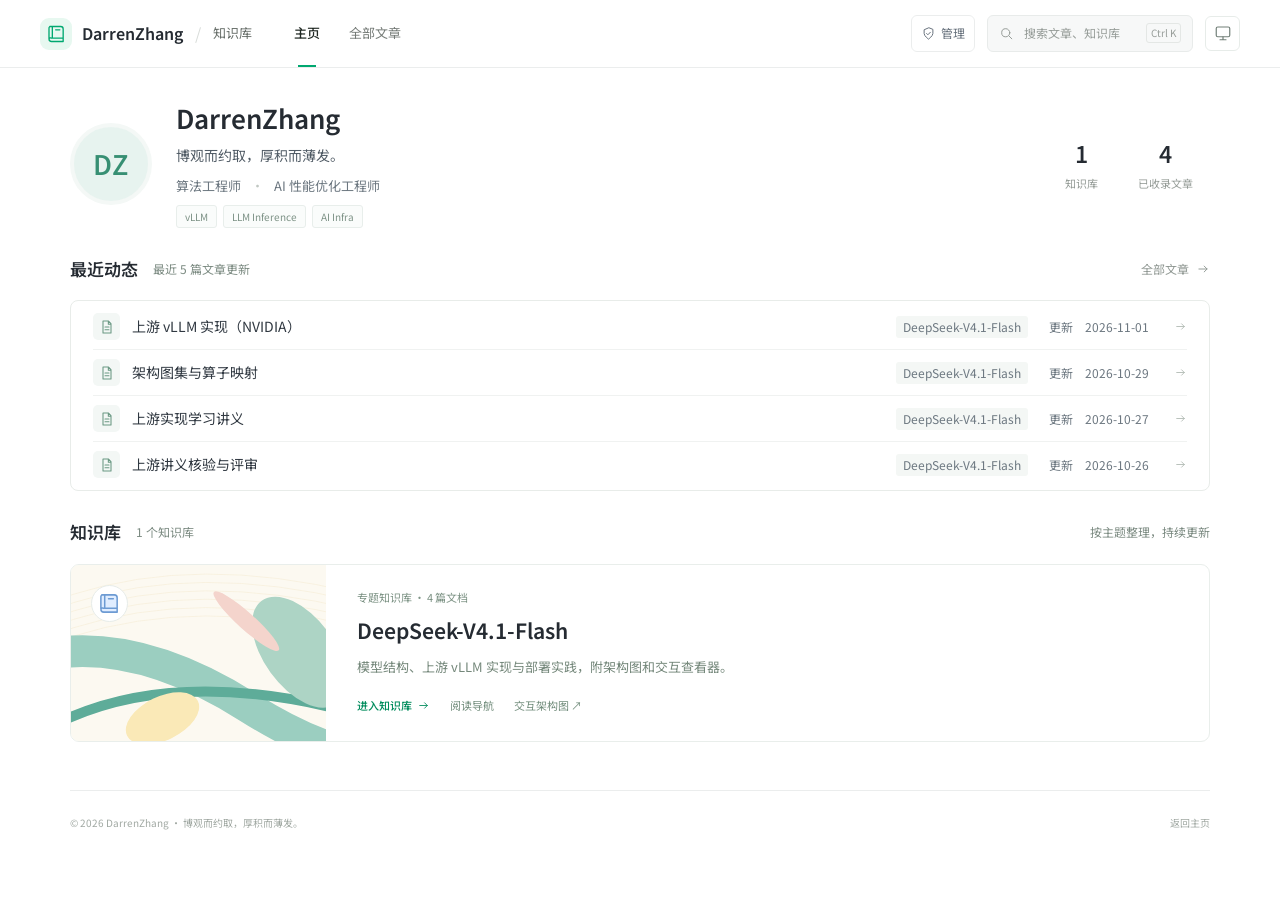
==== commit c7fcd0be: "Publish knowledge base updates" ====
--- a/index.html
+++ b/index.html
@@ -18,7 +18,8 @@
   <script defer src="/vendor--auto-render.min.js"></script>
   <link rel="stylesheet" href="/directory.css?v=47fa461e633d" data-reader-directory>
   <link rel="stylesheet" href="/code.css?v=059cce3dda81" data-reader-code>
-  <script type="module" src="/app.js?v=033a80e631fe"></script>
+  <link rel="stylesheet" href="/reuse.css?v=fbfcaa0d7de1">
+  <script type="module" src="/app.js?v=3aa9efe025f7"></script>
 
   <meta name="robots" content="index, follow, max-image-preview:large">
   <link rel="canonical" href="https://darrenzhang1007.github.io/">
@@ -64,7 +65,7 @@
       </div>
     </div>
   </header>
-  <main id="main" tabindex="-1"><div class="home-page"><section class="profile" aria-labelledby="profile-name"><div class="avatar" aria-label="DarrenZhang 字母头像">DZ</div><div class="profile-info"><h1 id="profile-name">DarrenZhang</h1><p class="profile-motto">博观而约取，厚积而薄发。</p><p class="profile-role">算法工程师 <span>·</span> AI 性能优化工程师</p><div class="profile-tags"><span>vLLM</span><span>LLM Inference</span><span>AI Infra</span></div></div><div class="profile-stats"><strong>1<small>知识库</small></strong><strong>7<small>已收录文章</small></strong></div></section><section class="recent-section" aria-labelledby="recent-heading"><div class="section-heading"><h2 id="recent-heading">最近动态 <span>最近 5 篇文章更新</span></h2><a href="/articles/">全部文章 <svg class="" viewBox="0 0 24 24" aria-hidden="true"><path d="M5 12h14m-5-5 5 5-5 5"/></svg></a></div><div class="activity-list"><a class="activity-row" href="/articles/dsv41-upstream/"><span class="activity-icon"><svg class="" viewBox="0 0 24 24" aria-hidden="true"><path d="M6 3h8l4 4v14H6zM14 3v5h4M9 12h6m-6 4h6"/></svg></span><span class="activity-title">上游 vLLM 实现（NVIDIA）</span><span class="activity-book">DeepSeek-V4.1-Flash</span><span class="activity-action">更新</span><time datetime="2026-11-01T14:19:28.041708+00:00">2026-11-01</time><svg class="row-arrow" viewBox="0 0 24 24" aria-hidden="true"><path d="M5 12h14m-5-5 5 5-5 5"/></svg></a><a class="activity-row" href="/articles/dsv41-architecture/"><span class="activity-icon"><svg class="" viewBox="0 0 24 24" aria-hidden="true"><path d="M6 3h8l4 4v14H6zM14 3v5h4M9 12h6m-6 4h6"/></svg></span><span class="activity-title">DeepSeek-V4.1-Flash：从模型结构到一次推理</span><span class="activity-book">DeepSeek-V4.1-Flash</span><span class="activity-action">更新</span><time datetime="2026-10-29T07:31:38.043770+00:00">2026-10-29</time><svg class="row-arrow" viewBox="0 0 24 24" aria-hidden="true"><path d="M5 12h14m-5-5 5 5-5 5"/></svg></a><a class="activity-row" href="/articles/dsv41-deployment/"><span class="activity-icon"><svg class="" viewBox="0 0 24 24" aria-hidden="true"><path d="M6 3h8l4 4v14H6zM14 3v5h4M9 12h6m-6 4h6"/></svg></span><span class="activity-title">DeepSeek-V4.1-Flash 部署指南</span><span class="activity-book">DeepSeek-V4.1-Flash</span><span class="activity-action">更新</span><time datetime="2026-10-29T07:29:05.611710+00:00">2026-10-29</time><svg class="row-arrow" viewBox="0 0 24 24" aria-hidden="true"><path d="M5 12h14m-5-5 5 5-5 5"/></svg></a><a class="activity-row" href="/articles/dsv41-diagrams/"><span class="activity-icon"><svg class="" viewBox="0 0 24 24" aria-hidden="true"><path d="M6 3h8l4 4v14H6zM14 3v5h4M9 12h6m-6 4h6"/></svg></span><span class="activity-title">架构图集与算子映射</span><span class="activity-book">DeepSeek-V4.1-Flash</span><span class="activity-action">更新</span><time datetime="2026-10-29T07:29:05.565339+00:00">2026-10-29</time><svg class="row-arrow" viewBox="0 0 24 24" aria-hidden="true"><path d="M5 12h14m-5-5 5 5-5 5"/></svg></a><a class="activity-row" href="/articles/dsv41-index/"><span class="activity-icon"><svg class="" viewBox="0 0 24 24" aria-hidden="true"><path d="M6 3h8l4 4v14H6zM14 3v5h4M9 12h6m-6 4h6"/></svg></span><span class="activity-title">专题索引与阅读导航</span><span class="activity-book">DeepSeek-V4.1-Flash</span><span class="activity-action">更新</span><time datetime="2026-10-29T07:29:04.790251+00:00">2026-10-29</time><svg class="row-arrow" viewBox="0 0 24 24" aria-hidden="true"><path d="M5 12h14m-5-5 5 5-5 5"/></svg></a></div></section><section class="books-section" aria-labelledby="books-heading"><div class="section-heading"><h2 id="books-heading">知识库 <span>1 个知识库</span></h2><span class="section-hint">按主题整理，持续更新</span></div><div class="book-grid single-book-grid"><article class="book-card featured-book-card"><a class="book-cover" href="/books/dsv41-flash/" aria-label="DeepSeek-V4.1-Flash 封面"><img src="/covers--leaves.svg" alt="" loading="lazy"></a><span class="book-badge"><svg class="" viewBox="0 0 24 24" aria-hidden="true"><path d="M4 3h13a3 3 0 0 1 3 3v15H6a3 3 0 0 1-3-3V6a3 3 0 0 1 1-3ZM7 3v14M3 18a2 2 0 0 1 3-1h14M11 7h5"/></svg></span><div class="book-card-body"><span class="book-feature-label">专题知识库 · 7 篇文档</span><h3><a href="/books/dsv41-flash/" aria-label="打开知识库：DeepSeek-V4.1-Flash">DeepSeek-V4.1-Flash</a></h3><p>模型结构、上游 vLLM 实现与部署实践，附架构图和交互查看器。</p><div class="book-feature-links"><a class="primary-book-link" href="/books/dsv41-flash/">进入知识库 <svg class="" viewBox="0 0 24 24" aria-hidden="true"><path d="M5 12h14m-5-5 5 5-5 5"/></svg></a><a href="/articles/dsv41-index/">阅读导航</a><a href="/dsv41--assets--html--dsv41_dynamic_architecture.html" target="_blank" rel="noopener">交互架构图 ↗</a></div></div></article></div></section></div></main>
+  <main id="main" tabindex="-1"><div class="home-page"><section class="profile" aria-labelledby="profile-name"><div class="avatar" aria-label="DarrenZhang 字母头像">DZ</div><div class="profile-info"><h1 id="profile-name">DarrenZhang</h1><p class="profile-motto">博观而约取，厚积而薄发。</p><p class="profile-role">算法工程师 <span>·</span> AI 性能优化工程师</p><div class="profile-tags"><span>vLLM</span><span>LLM Inference</span><span>AI Infra</span></div></div><div class="profile-stats"><strong>1<small>知识库</small></strong><strong>4<small>已收录文章</small></strong></div></section><section class="recent-section" aria-labelledby="recent-heading"><div class="section-heading"><h2 id="recent-heading">最近动态 <span>最近 5 篇文章更新</span></h2><a href="/articles/">全部文章 <svg class="" viewBox="0 0 24 24" aria-hidden="true"><path d="M5 12h14m-5-5 5 5-5 5"/></svg></a></div><div class="activity-list"><a class="activity-row" href="/articles/dsv41-upstream/"><span class="activity-icon"><svg class="" viewBox="0 0 24 24" aria-hidden="true"><path d="M6 3h8l4 4v14H6zM14 3v5h4M9 12h6m-6 4h6"/></svg></span><span class="activity-title">上游 vLLM 实现（NVIDIA）</span><span class="activity-book">DeepSeek-V4.1-Flash</span><span class="activity-action">更新</span><time datetime="2026-11-01T14:19:28.041708+00:00">2026-11-01</time><svg class="row-arrow" viewBox="0 0 24 24" aria-hidden="true"><path d="M5 12h14m-5-5 5 5-5 5"/></svg></a><a class="activity-row" href="/articles/dsv41-diagrams/"><span class="activity-icon"><svg class="" viewBox="0 0 24 24" aria-hidden="true"><path d="M6 3h8l4 4v14H6zM14 3v5h4M9 12h6m-6 4h6"/></svg></span><span class="activity-title">架构图集与算子映射</span><span class="activity-book">DeepSeek-V4.1-Flash</span><span class="activity-action">更新</span><time datetime="2026-10-29T07:29:05.565339+00:00">2026-10-29</time><svg class="row-arrow" viewBox="0 0 24 24" aria-hidden="true"><path d="M5 12h14m-5-5 5 5-5 5"/></svg></a><a class="activity-row" href="/articles/dsv41-reference/"><span class="activity-icon"><svg class="" viewBox="0 0 24 24" aria-hidden="true"><path d="M6 3h8l4 4v14H6zM14 3v5h4M9 12h6m-6 4h6"/></svg></span><span class="activity-title">上游实现学习讲义</span><span class="activity-book">DeepSeek-V4.1-Flash</span><span class="activity-action">更新</span><time datetime="2026-10-27T03:44:17.088229+00:00">2026-10-27</time><svg class="row-arrow" viewBox="0 0 24 24" aria-hidden="true"><path d="M5 12h14m-5-5 5 5-5 5"/></svg></a><a class="activity-row" href="/articles/dsv41-review/"><span class="activity-icon"><svg class="" viewBox="0 0 24 24" aria-hidden="true"><path d="M6 3h8l4 4v14H6zM14 3v5h4M9 12h6m-6 4h6"/></svg></span><span class="activity-title">上游讲义核验与评审</span><span class="activity-book">DeepSeek-V4.1-Flash</span><span class="activity-action">更新</span><time datetime="2026-10-26T09:04:47.233760+00:00">2026-10-26</time><svg class="row-arrow" viewBox="0 0 24 24" aria-hidden="true"><path d="M5 12h14m-5-5 5 5-5 5"/></svg></a></div></section><section class="books-section" aria-labelledby="books-heading"><div class="section-heading"><h2 id="books-heading">知识库 <span>1 个知识库</span></h2><span class="section-hint">按主题整理，持续更新</span></div><div class="book-grid single-book-grid"><article class="book-card featured-book-card"><a class="book-cover" href="/books/dsv41-flash/" aria-label="DeepSeek-V4.1-Flash 封面"><img src="/covers--leaves.svg" alt="" loading="lazy"></a><span class="book-badge"><svg class="" viewBox="0 0 24 24" aria-hidden="true"><path d="M4 3h13a3 3 0 0 1 3 3v15H6a3 3 0 0 1-3-3V6a3 3 0 0 1 1-3ZM7 3v14M3 18a2 2 0 0 1 3-1h14M11 7h5"/></svg></span><div class="book-card-body"><span class="book-feature-label">专题知识库 · 4 篇文档</span><h3><a href="/books/dsv41-flash/" aria-label="打开知识库：DeepSeek-V4.1-Flash">DeepSeek-V4.1-Flash</a></h3><p>模型结构、上游 vLLM 实现与部署实践，附架构图和交互查看器。</p><div class="book-feature-links"><a class="primary-book-link" href="/books/dsv41-flash/">进入知识库 <svg class="" viewBox="0 0 24 24" aria-hidden="true"><path d="M5 12h14m-5-5 5 5-5 5"/></svg></a><a href="/articles/dsv41-upstream/">阅读导航</a><a href="/dsv41--assets--html--dsv41_dynamic_architecture.html" target="_blank" rel="noopener">交互架构图 ↗</a></div></div></article></div></section></div></main>
   <footer class="site-footer"><span>© 2026 DarrenZhang · 博观而约取，厚积而薄发。</span><div><a href="/bookmarks/" hidden>阅读收藏</a><a href="/">返回主页</a></div></footer>
   <dialog id="search-dialog" aria-labelledby="search-title"><div class="search-heading"><h2 id="search-title">搜索全部知识库</h2><button class="icon-button" id="close-search" aria-label="关闭搜索">×</button></div><label class="search-box"><svg viewBox="0 0 24 24" aria-hidden="true"><circle cx="10.8" cy="10.8" r="6.5"/><path d="m16 16 4.5 4.5"/></svg><input id="search-input" type="search" role="combobox" aria-autocomplete="list" aria-controls="search-results" aria-expanded="false" maxlength="200" placeholder="搜索标题、关键词或正文…" autocomplete="off"></label><p id="search-summary" class="search-hint" role="status" aria-live="polite">搜索标题、章节与正文</p><div id="search-results" role="listbox" aria-label="搜索结果"></div><div class="search-footer"><span>↑ ↓ 选择 · Enter 阅读</span><span>Esc 关闭</span></div></dialog>
   <dialog id="image-preview" class="image-preview" aria-labelledby="image-title"><header class="image-preview-header"><h2 id="image-title">架构图预览</h2><div class="image-controls"><button id="image-zoom-out" aria-label="缩小图片">−</button><span id="image-scale" aria-live="polite">100%</span><button id="image-zoom-in" aria-label="放大图片">＋</button><button id="image-fit">适应窗口</button><a id="image-original" target="_blank" rel="noopener">打开原图 ↗</a><button id="image-close" aria-label="关闭图片预览">×</button></div></header><div id="image-stage" class="image-stage"><img id="image-large" alt="" draggable="false"></div><footer class="image-preview-footer">滚轮缩放 · 拖动平移 · Esc 关闭 <span>＋ / − 缩放，0 适应窗口</span></footer></dialog>
--- a/reuse.css
+++ b/reuse.css
@@ -0,0 +1,4 @@
+.article-reuse{margin:36px 0 28px;padding:22px 24px;border:1px solid var(--line,#e5e7eb);border-left:3px solid var(--green,#159570);border-radius:8px;background:var(--soft,#fafbf9);font-size:14px;line-height:1.8;color:var(--muted,#707a75)}
+.article-reuse h2{margin:0 0 10px;font-size:15px;font-weight:600;color:var(--ink,#202a25)}
+.article-reuse p{margin:5px 0}.article-reuse a{color:var(--green,#159570);overflow-wrap:anywhere;text-decoration:underline;text-underline-offset:3px}.article-reuse .reuse-hint{font-size:13px;margin-top:10px}
+@media(max-width:600px){.article-reuse{padding:18px;margin-top:28px}}
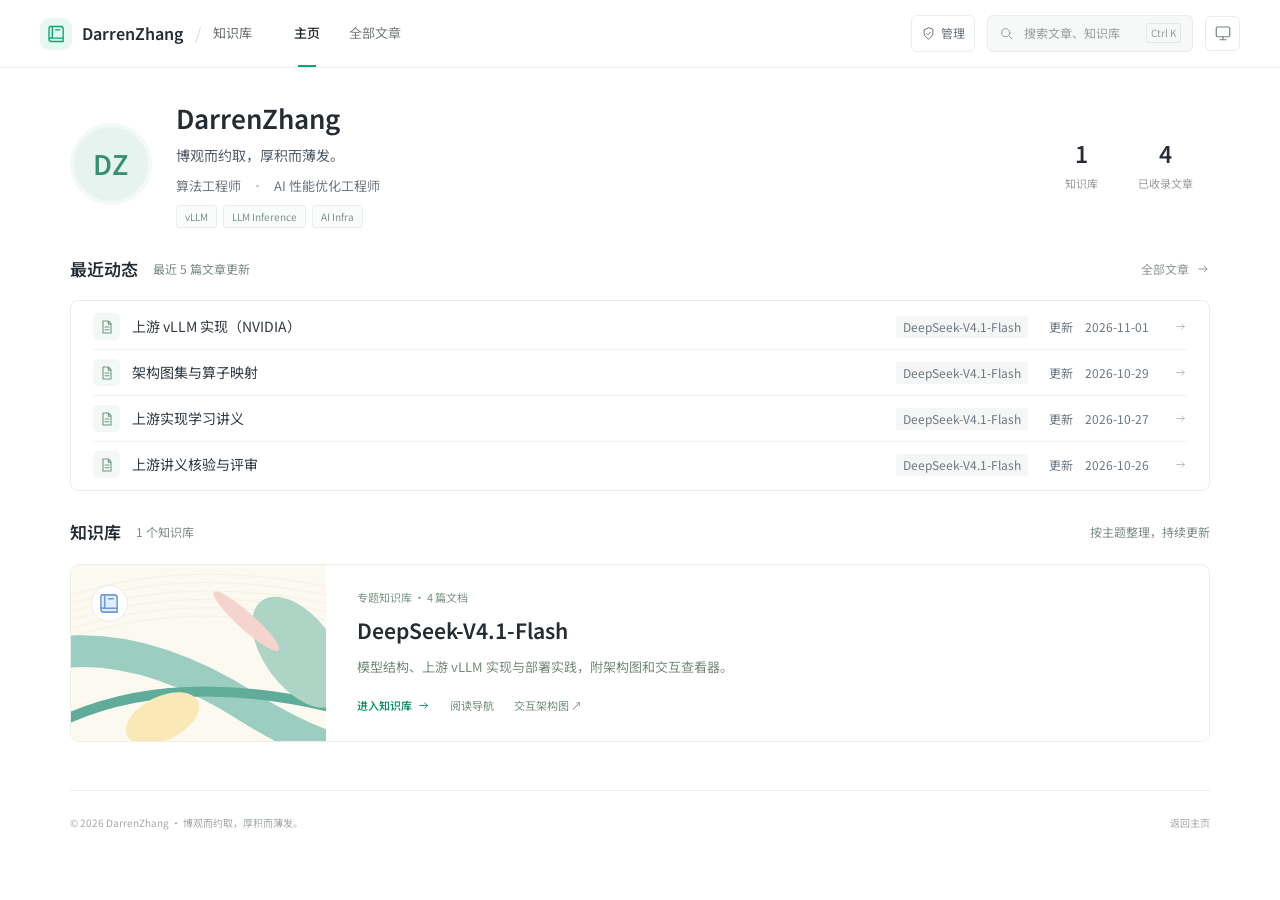
==== commit 8dd3905f: "Publish knowledge base updates" ====
--- a/index.html
+++ b/index.html
@@ -18,8 +18,9 @@
   <script defer src="/vendor--auto-render.min.js"></script>
   <link rel="stylesheet" href="/directory.css?v=47fa461e633d" data-reader-directory>
   <link rel="stylesheet" href="/code.css?v=059cce3dda81" data-reader-code>
+  <link rel="stylesheet" href="/markdown-extensions.css?v=392ffa63d52b">
   <link rel="stylesheet" href="/reuse.css?v=fbfcaa0d7de1">
-  <script type="module" src="/app.js?v=3aa9efe025f7"></script>
+  <script type="module" src="/app.js?v=d7f3593f0939"></script>
 
   <meta name="robots" content="index, follow, max-image-preview:large">
   <link rel="canonical" href="https://darrenzhang1007.github.io/">
--- a/markdown-extensions.css
+++ b/markdown-extensions.css
@@ -0,0 +1,8 @@
+.prose mark.typora-highlight{background:#fff0a8;color:inherit;padding:.08em .16em;border-radius:3px;box-decoration-break:clone}
+[data-theme=dark] .prose mark.typora-highlight{background:#615126;color:#fff0bc}
+.prose .contains-task-list{padding-left:1.5em}.prose .task-list-item{position:relative;list-style:none}.prose .task-list-item-checkbox{position:absolute;left:-1.4em;top:.5em;width:1em;height:1em;margin:0;accent-color:var(--accent,#0b8260);opacity:1;cursor:default}.prose .task-list-item>p>.task-list-item-checkbox{top:.5em}
+.prose .footnotes{margin-top:3em;font-size:.9em;color:var(--muted,#737e7a)}.prose .footnotes-sep{margin-top:2.5em;border:0;border-top:1px solid var(--border,#e2e8e5)}.prose .footnotes-list{padding-left:1.7em}.prose .footnote-ref{font-size:.75em;line-height:0}.prose .footnote-ref a,.prose .footnote-backref{text-decoration:none;padding:.12em .2em;color:var(--accent,#0b8260)}.prose .footnote-item{scroll-margin-top:110px}.prose .footnote-item:focus{outline:2px solid var(--accent,#0b8260);outline-offset:5px}
+.prose .mermaid-figure{margin:1.6em 0;border:1px solid var(--border,#e2e8e5);border-radius:10px;overflow:hidden;background:var(--surface,#fff)}.prose .mermaid-canvas{padding:24px 18px;overflow:auto;max-height:760px;text-align:center;color:var(--muted,#737e7a);font-size:14px}.prose .mermaid-canvas svg{display:block;max-width:100%;height:auto;margin:auto}.prose .mermaid-canvas button{margin-left:12px;background:none;border:1px solid var(--border,#ddd);border-radius:5px;padding:4px 10px;color:inherit;cursor:pointer}.prose .mermaid-source{margin:0!important;border:0!important;border-radius:0!important}.prose .mermaid-source>summary{padding:9px 16px;font-size:13px;color:var(--muted,#737e7a);border-top:1px solid var(--border,#e2e8e5);cursor:pointer}.prose .mermaid-source pre{margin:0;border-radius:0;border:0}.prose .mermaid-source .code-frame{border-radius:0;border:0;margin:0}
+[data-theme=dark] .prose .mermaid-figure{background:#19232c;border-color:#34444f}[data-theme=dark] .prose .mermaid-source>summary{border-color:#34444f}
+@media(max-width:600px){.prose .mermaid-canvas{padding:16px 8px;max-height:560px}}
+@media print{.prose .mermaid-canvas{max-height:none;overflow:visible}.prose .mermaid-source{display:none}}
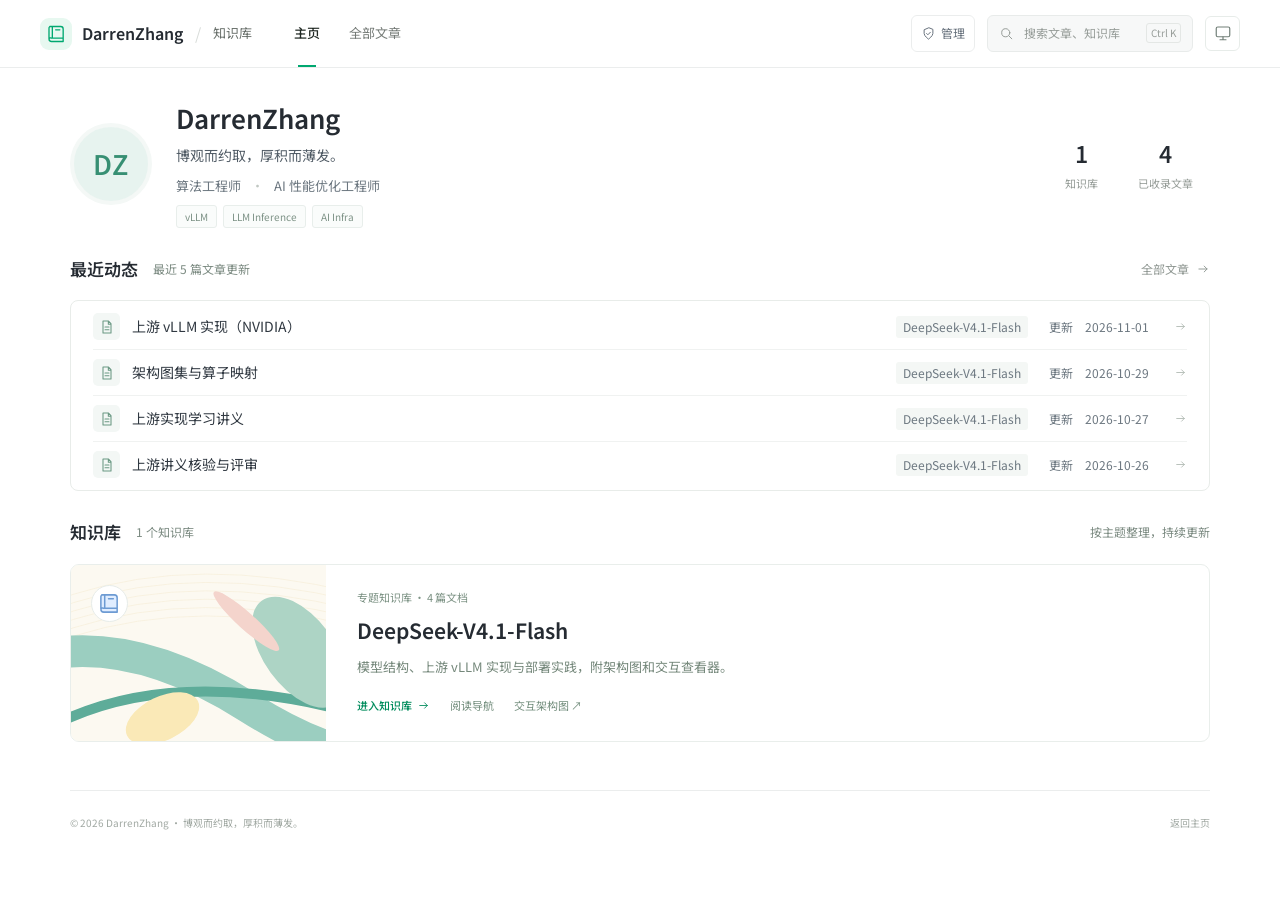
==== commit 5afd505e: "Publish knowledge base updates" ====
--- a/index.html
+++ b/index.html
@@ -18,9 +18,9 @@
   <script defer src="/vendor--auto-render.min.js"></script>
   <link rel="stylesheet" href="/directory.css?v=47fa461e633d" data-reader-directory>
   <link rel="stylesheet" href="/code.css?v=059cce3dda81" data-reader-code>
-  <link rel="stylesheet" href="/markdown-extensions.css?v=392ffa63d52b">
+  <link rel="stylesheet" href="/markdown-extensions.css?v=18d3182d2ef7">
   <link rel="stylesheet" href="/reuse.css?v=fbfcaa0d7de1">
-  <script type="module" src="/app.js?v=d7f3593f0939"></script>
+  <script type="module" src="/app.js?v=16689d524fa4"></script>
 
   <meta name="robots" content="index, follow, max-image-preview:large">
   <link rel="canonical" href="https://darrenzhang1007.github.io/">
--- a/markdown-extensions.css
+++ b/markdown-extensions.css
@@ -2,7 +2,7 @@
 [data-theme=dark] .prose mark.typora-highlight{background:#615126;color:#fff0bc}
 .prose .contains-task-list{padding-left:1.5em}.prose .task-list-item{position:relative;list-style:none}.prose .task-list-item-checkbox{position:absolute;left:-1.4em;top:.5em;width:1em;height:1em;margin:0;accent-color:var(--accent,#0b8260);opacity:1;cursor:default}.prose .task-list-item>p>.task-list-item-checkbox{top:.5em}
 .prose .footnotes{margin-top:3em;font-size:.9em;color:var(--muted,#737e7a)}.prose .footnotes-sep{margin-top:2.5em;border:0;border-top:1px solid var(--border,#e2e8e5)}.prose .footnotes-list{padding-left:1.7em}.prose .footnote-ref{font-size:.75em;line-height:0}.prose .footnote-ref a,.prose .footnote-backref{text-decoration:none;padding:.12em .2em;color:var(--accent,#0b8260)}.prose .footnote-item{scroll-margin-top:110px}.prose .footnote-item:focus{outline:2px solid var(--accent,#0b8260);outline-offset:5px}
-.prose .mermaid-figure{margin:1.6em 0;border:1px solid var(--border,#e2e8e5);border-radius:10px;overflow:hidden;background:var(--surface,#fff)}.prose .mermaid-canvas{padding:24px 18px;overflow:auto;max-height:760px;text-align:center;color:var(--muted,#737e7a);font-size:14px}.prose .mermaid-canvas svg{display:block;max-width:100%;height:auto;margin:auto}.prose .mermaid-canvas button{margin-left:12px;background:none;border:1px solid var(--border,#ddd);border-radius:5px;padding:4px 10px;color:inherit;cursor:pointer}.prose .mermaid-source{margin:0!important;border:0!important;border-radius:0!important}.prose .mermaid-source>summary{padding:9px 16px;font-size:13px;color:var(--muted,#737e7a);border-top:1px solid var(--border,#e2e8e5);cursor:pointer}.prose .mermaid-source pre{margin:0;border-radius:0;border:0}.prose .mermaid-source .code-frame{border-radius:0;border:0;margin:0}
+.prose .mermaid-figure{margin:1.6em 0;border:1px solid var(--border,#e2e8e5);border-radius:10px;overflow:hidden;background:var(--surface,#fff)}.prose .mermaid-canvas{padding:24px 18px;overflow:auto;max-height:760px;text-align:center;color:var(--muted,#737e7a);font-size:14px}.prose .mermaid-canvas>svg{display:block;width:100%;max-width:100%;height:auto;margin:auto;fill:initial;stroke:initial;stroke-width:initial;stroke-linecap:initial;stroke-linejoin:initial}.prose .mermaid-canvas button{margin-left:12px;background:none;border:1px solid var(--border,#ddd);border-radius:5px;padding:4px 10px;color:inherit;cursor:pointer}.prose .mermaid-source{margin:0!important;border:0!important;border-radius:0!important}.prose .mermaid-source>summary{padding:9px 16px;font-size:13px;color:var(--muted,#737e7a);border-top:1px solid var(--border,#e2e8e5);cursor:pointer}.prose .mermaid-source pre{margin:0;border-radius:0;border:0}.prose .mermaid-source .code-frame{border-radius:0;border:0;margin:0}
 [data-theme=dark] .prose .mermaid-figure{background:#19232c;border-color:#34444f}[data-theme=dark] .prose .mermaid-source>summary{border-color:#34444f}
 @media(max-width:600px){.prose .mermaid-canvas{padding:16px 8px;max-height:560px}}
 @media print{.prose .mermaid-canvas{max-height:none;overflow:visible}.prose .mermaid-source{display:none}}
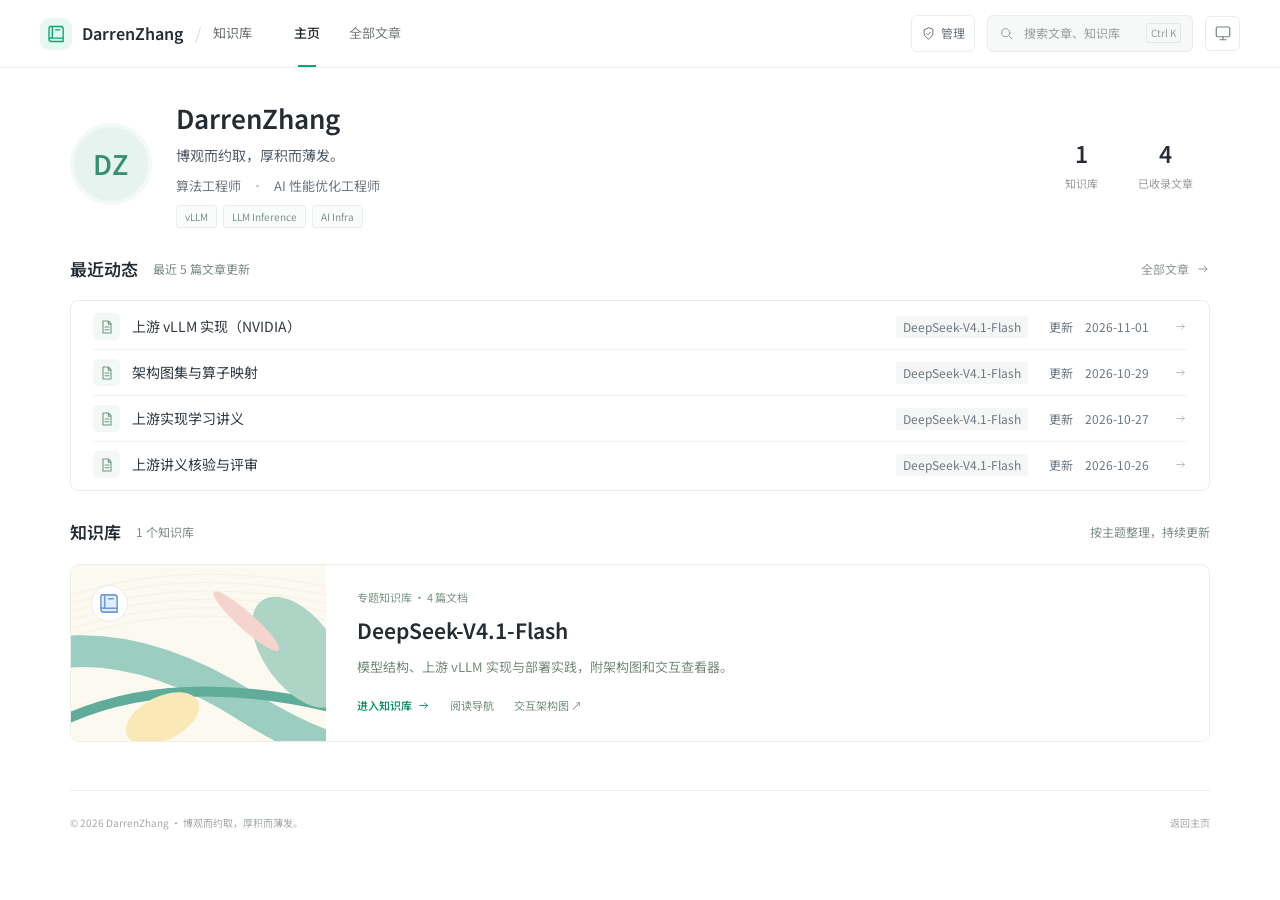
==== commit 511206a6: "Publish knowledge base updates" ====
--- a/index.html
+++ b/index.html
@@ -18,9 +18,9 @@
   <script defer src="/vendor--auto-render.min.js"></script>
   <link rel="stylesheet" href="/directory.css?v=47fa461e633d" data-reader-directory>
   <link rel="stylesheet" href="/code.css?v=059cce3dda81" data-reader-code>
-  <link rel="stylesheet" href="/markdown-extensions.css?v=18d3182d2ef7">
+  <link rel="stylesheet" href="/markdown-extensions.css?v=fff3a5effa63">
   <link rel="stylesheet" href="/reuse.css?v=fbfcaa0d7de1">
-  <script type="module" src="/app.js?v=16689d524fa4"></script>
+  <script type="module" src="/app.js?v=ee8de653e9d4"></script>
 
   <meta name="robots" content="index, follow, max-image-preview:large">
   <link rel="canonical" href="https://darrenzhang1007.github.io/">
--- a/markdown-extensions.css
+++ b/markdown-extensions.css
@@ -1,8 +1,11 @@
-.prose mark.typora-highlight{background:#fff0a8;color:inherit;padding:.08em .16em;border-radius:3px;box-decoration-break:clone}
-[data-theme=dark] .prose mark.typora-highlight{background:#615126;color:#fff0bc}
-.prose .contains-task-list{padding-left:1.5em}.prose .task-list-item{position:relative;list-style:none}.prose .task-list-item-checkbox{position:absolute;left:-1.4em;top:.5em;width:1em;height:1em;margin:0;accent-color:var(--accent,#0b8260);opacity:1;cursor:default}.prose .task-list-item>p>.task-list-item-checkbox{top:.5em}
-.prose .footnotes{margin-top:3em;font-size:.9em;color:var(--muted,#737e7a)}.prose .footnotes-sep{margin-top:2.5em;border:0;border-top:1px solid var(--border,#e2e8e5)}.prose .footnotes-list{padding-left:1.7em}.prose .footnote-ref{font-size:.75em;line-height:0}.prose .footnote-ref a,.prose .footnote-backref{text-decoration:none;padding:.12em .2em;color:var(--accent,#0b8260)}.prose .footnote-item{scroll-margin-top:110px}.prose .footnote-item:focus{outline:2px solid var(--accent,#0b8260);outline-offset:5px}
-.prose .mermaid-figure{margin:1.6em 0;border:1px solid var(--border,#e2e8e5);border-radius:10px;overflow:hidden;background:var(--surface,#fff)}.prose .mermaid-canvas{padding:24px 18px;overflow:auto;max-height:760px;text-align:center;color:var(--muted,#737e7a);font-size:14px}.prose .mermaid-canvas>svg{display:block;width:100%;max-width:100%;height:auto;margin:auto;fill:initial;stroke:initial;stroke-width:initial;stroke-linecap:initial;stroke-linejoin:initial}.prose .mermaid-canvas button{margin-left:12px;background:none;border:1px solid var(--border,#ddd);border-radius:5px;padding:4px 10px;color:inherit;cursor:pointer}.prose .mermaid-source{margin:0!important;border:0!important;border-radius:0!important}.prose .mermaid-source>summary{padding:9px 16px;font-size:13px;color:var(--muted,#737e7a);border-top:1px solid var(--border,#e2e8e5);cursor:pointer}.prose .mermaid-source pre{margin:0;border-radius:0;border:0}.prose .mermaid-source .code-frame{border-radius:0;border:0;margin:0}
-[data-theme=dark] .prose .mermaid-figure{background:#19232c;border-color:#34444f}[data-theme=dark] .prose .mermaid-source>summary{border-color:#34444f}
-@media(max-width:600px){.prose .mermaid-canvas{padding:16px 8px;max-height:560px}}
-@media print{.prose .mermaid-canvas{max-height:none;overflow:visible}.prose .mermaid-source{display:none}}
+.prose mark.typora-highlight{background:#fff0a8;color:inherit;padding:.08em .16em;border-radius:3px;box-decoration-break:clone}
+[data-theme=dark] .prose mark.typora-highlight{background:#615126;color:#fff0bc}
+.prose .contains-task-list{padding-left:1.5em}.prose .task-list-item{position:relative;list-style:none}.prose .task-list-item-checkbox{position:absolute;left:-1.4em;top:.5em;width:1em;height:1em;margin:0;accent-color:var(--accent,#0b8260);opacity:1;cursor:default}.prose .task-list-item>p>.task-list-item-checkbox{top:.5em}
+.prose .footnotes{margin-top:3em;font-size:.9em;color:var(--muted,#737e7a)}.prose .footnotes-sep{margin-top:2.5em;border:0;border-top:1px solid var(--border,#e2e8e5)}.prose .footnotes-list{padding-left:1.7em}.prose .footnote-ref{font-size:.75em;line-height:0}.prose .footnote-ref a,.prose .footnote-backref{text-decoration:none;padding:.12em .2em;color:var(--accent,#0b8260)}.prose .footnote-item{scroll-margin-top:110px}.prose .footnote-item:focus{outline:2px solid var(--accent,#0b8260);outline-offset:5px}
+.prose .mermaid-figure{margin:1.6em 0;border:1px solid var(--border,#e2e8e5);border-radius:10px;overflow:hidden;background:var(--surface,#fff)}.prose .mermaid-canvas{padding:24px 18px;overflow:auto;max-height:760px;text-align:center;color:var(--muted,#737e7a);font-size:14px}.prose .mermaid-canvas>svg{display:block;width:100%;max-width:100%;height:auto;margin:auto;fill:initial;stroke:initial;stroke-width:initial;stroke-linecap:initial;stroke-linejoin:initial}.prose .mermaid-canvas button{margin-left:12px;background:none;border:1px solid var(--border,#ddd);border-radius:5px;padding:4px 10px;color:inherit;cursor:pointer}.prose .mermaid-source{margin:0!important;border:0!important;border-radius:0!important}.prose .mermaid-source>summary{padding:9px 16px;font-size:13px;color:var(--muted,#737e7a);border-top:1px solid var(--border,#e2e8e5);cursor:pointer}.prose .mermaid-source pre{margin:0;border-radius:0;border:0}.prose .mermaid-source .code-frame{border-radius:0;border:0;margin:0}
+[data-theme=dark] .prose .mermaid-figure{background:#19232c;border-color:#34444f}[data-theme=dark] .prose .mermaid-source>summary{border-color:#34444f}
+@media(max-width:600px){.prose .mermaid-canvas{padding:16px 8px;max-height:560px}}
+@media print{.prose .mermaid-canvas{max-height:none;overflow:visible}.prose .mermaid-source{display:none}}
+
+.prose .heading-alias{display:block;height:0;scroll-margin-top:110px}
+.prose .katex-display{max-width:100%;overflow-x:auto!important;overflow-y:hidden!important;padding:.15em 0}.prose .katex-display>.katex{display:block;width:max-content;min-width:100%}
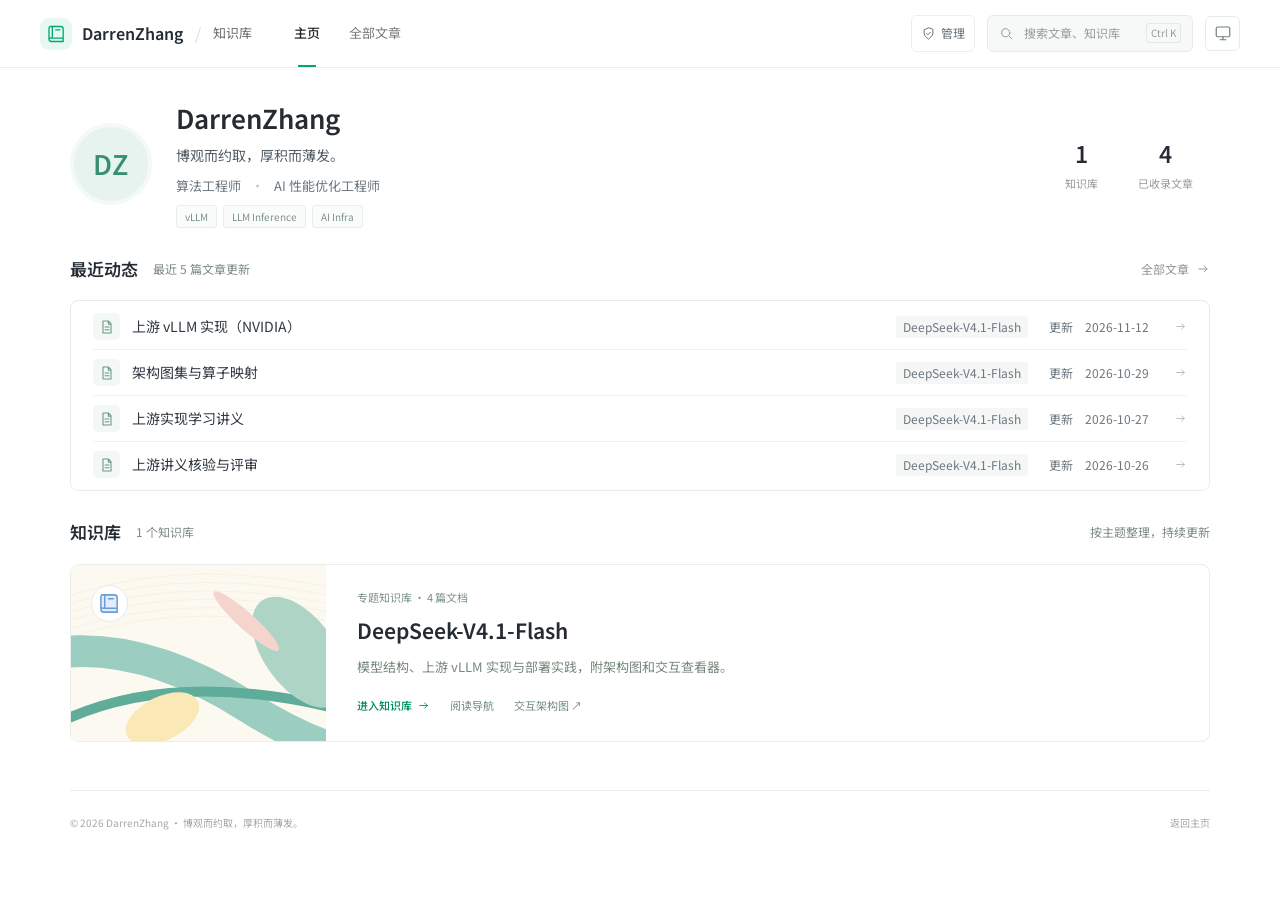
==== commit fac3b0ba: "Publish knowledge base updates" ====
--- a/index.html
+++ b/index.html
@@ -20,7 +20,7 @@
   <link rel="stylesheet" href="/code.css?v=059cce3dda81" data-reader-code>
   <link rel="stylesheet" href="/markdown-extensions.css?v=fff3a5effa63">
   <link rel="stylesheet" href="/reuse.css?v=fbfcaa0d7de1">
-  <script type="module" src="/app.js?v=ee8de653e9d4"></script>
+  <script type="module" src="/app.js?v=233a677c7fbf"></script>
 
   <meta name="robots" content="index, follow, max-image-preview:large">
   <link rel="canonical" href="https://darrenzhang1007.github.io/">
@@ -66,7 +66,7 @@
       </div>
     </div>
   </header>
-  <main id="main" tabindex="-1"><div class="home-page"><section class="profile" aria-labelledby="profile-name"><div class="avatar" aria-label="DarrenZhang 字母头像">DZ</div><div class="profile-info"><h1 id="profile-name">DarrenZhang</h1><p class="profile-motto">博观而约取，厚积而薄发。</p><p class="profile-role">算法工程师 <span>·</span> AI 性能优化工程师</p><div class="profile-tags"><span>vLLM</span><span>LLM Inference</span><span>AI Infra</span></div></div><div class="profile-stats"><strong>1<small>知识库</small></strong><strong>4<small>已收录文章</small></strong></div></section><section class="recent-section" aria-labelledby="recent-heading"><div class="section-heading"><h2 id="recent-heading">最近动态 <span>最近 5 篇文章更新</span></h2><a href="/articles/">全部文章 <svg class="" viewBox="0 0 24 24" aria-hidden="true"><path d="M5 12h14m-5-5 5 5-5 5"/></svg></a></div><div class="activity-list"><a class="activity-row" href="/articles/dsv41-upstream/"><span class="activity-icon"><svg class="" viewBox="0 0 24 24" aria-hidden="true"><path d="M6 3h8l4 4v14H6zM14 3v5h4M9 12h6m-6 4h6"/></svg></span><span class="activity-title">上游 vLLM 实现（NVIDIA）</span><span class="activity-book">DeepSeek-V4.1-Flash</span><span class="activity-action">更新</span><time datetime="2026-11-01T14:19:28.041708+00:00">2026-11-01</time><svg class="row-arrow" viewBox="0 0 24 24" aria-hidden="true"><path d="M5 12h14m-5-5 5 5-5 5"/></svg></a><a class="activity-row" href="/articles/dsv41-diagrams/"><span class="activity-icon"><svg class="" viewBox="0 0 24 24" aria-hidden="true"><path d="M6 3h8l4 4v14H6zM14 3v5h4M9 12h6m-6 4h6"/></svg></span><span class="activity-title">架构图集与算子映射</span><span class="activity-book">DeepSeek-V4.1-Flash</span><span class="activity-action">更新</span><time datetime="2026-10-29T07:29:05.565339+00:00">2026-10-29</time><svg class="row-arrow" viewBox="0 0 24 24" aria-hidden="true"><path d="M5 12h14m-5-5 5 5-5 5"/></svg></a><a class="activity-row" href="/articles/dsv41-reference/"><span class="activity-icon"><svg class="" viewBox="0 0 24 24" aria-hidden="true"><path d="M6 3h8l4 4v14H6zM14 3v5h4M9 12h6m-6 4h6"/></svg></span><span class="activity-title">上游实现学习讲义</span><span class="activity-book">DeepSeek-V4.1-Flash</span><span class="activity-action">更新</span><time datetime="2026-10-27T03:44:17.088229+00:00">2026-10-27</time><svg class="row-arrow" viewBox="0 0 24 24" aria-hidden="true"><path d="M5 12h14m-5-5 5 5-5 5"/></svg></a><a class="activity-row" href="/articles/dsv41-review/"><span class="activity-icon"><svg class="" viewBox="0 0 24 24" aria-hidden="true"><path d="M6 3h8l4 4v14H6zM14 3v5h4M9 12h6m-6 4h6"/></svg></span><span class="activity-title">上游讲义核验与评审</span><span class="activity-book">DeepSeek-V4.1-Flash</span><span class="activity-action">更新</span><time datetime="2026-10-26T09:04:47.233760+00:00">2026-10-26</time><svg class="row-arrow" viewBox="0 0 24 24" aria-hidden="true"><path d="M5 12h14m-5-5 5 5-5 5"/></svg></a></div></section><section class="books-section" aria-labelledby="books-heading"><div class="section-heading"><h2 id="books-heading">知识库 <span>1 个知识库</span></h2><span class="section-hint">按主题整理，持续更新</span></div><div class="book-grid single-book-grid"><article class="book-card featured-book-card"><a class="book-cover" href="/books/dsv41-flash/" aria-label="DeepSeek-V4.1-Flash 封面"><img src="/covers--leaves.svg" alt="" loading="lazy"></a><span class="book-badge"><svg class="" viewBox="0 0 24 24" aria-hidden="true"><path d="M4 3h13a3 3 0 0 1 3 3v15H6a3 3 0 0 1-3-3V6a3 3 0 0 1 1-3ZM7 3v14M3 18a2 2 0 0 1 3-1h14M11 7h5"/></svg></span><div class="book-card-body"><span class="book-feature-label">专题知识库 · 4 篇文档</span><h3><a href="/books/dsv41-flash/" aria-label="打开知识库：DeepSeek-V4.1-Flash">DeepSeek-V4.1-Flash</a></h3><p>模型结构、上游 vLLM 实现与部署实践，附架构图和交互查看器。</p><div class="book-feature-links"><a class="primary-book-link" href="/books/dsv41-flash/">进入知识库 <svg class="" viewBox="0 0 24 24" aria-hidden="true"><path d="M5 12h14m-5-5 5 5-5 5"/></svg></a><a href="/articles/dsv41-upstream/">阅读导航</a><a href="/dsv41--assets--html--dsv41_dynamic_architecture.html" target="_blank" rel="noopener">交互架构图 ↗</a></div></div></article></div></section></div></main>
+  <main id="main" tabindex="-1"><div class="home-page"><section class="profile" aria-labelledby="profile-name"><div class="avatar" aria-label="DarrenZhang 字母头像">DZ</div><div class="profile-info"><h1 id="profile-name">DarrenZhang</h1><p class="profile-motto">博观而约取，厚积而薄发。</p><p class="profile-role">算法工程师 <span>·</span> AI 性能优化工程师</p><div class="profile-tags"><span>vLLM</span><span>LLM Inference</span><span>AI Infra</span></div></div><div class="profile-stats"><strong>1<small>知识库</small></strong><strong>4<small>已收录文章</small></strong></div></section><section class="recent-section" aria-labelledby="recent-heading"><div class="section-heading"><h2 id="recent-heading">最近动态 <span>最近 5 篇文章更新</span></h2><a href="/articles/">全部文章 <svg class="" viewBox="0 0 24 24" aria-hidden="true"><path d="M5 12h14m-5-5 5 5-5 5"/></svg></a></div><div class="activity-list"><a class="activity-row" href="/articles/dsv41-upstream/"><span class="activity-icon"><svg class="" viewBox="0 0 24 24" aria-hidden="true"><path d="M6 3h8l4 4v14H6zM14 3v5h4M9 12h6m-6 4h6"/></svg></span><span class="activity-title">上游 vLLM 实现（NVIDIA）</span><span class="activity-book">DeepSeek-V4.1-Flash</span><span class="activity-action">更新</span><time datetime="2026-11-12T07:13:28.156Z">2026-11-12</time><svg class="row-arrow" viewBox="0 0 24 24" aria-hidden="true"><path d="M5 12h14m-5-5 5 5-5 5"/></svg></a><a class="activity-row" href="/articles/dsv41-diagrams/"><span class="activity-icon"><svg class="" viewBox="0 0 24 24" aria-hidden="true"><path d="M6 3h8l4 4v14H6zM14 3v5h4M9 12h6m-6 4h6"/></svg></span><span class="activity-title">架构图集与算子映射</span><span class="activity-book">DeepSeek-V4.1-Flash</span><span class="activity-action">更新</span><time datetime="2026-10-29T07:29:05.565339+00:00">2026-10-29</time><svg class="row-arrow" viewBox="0 0 24 24" aria-hidden="true"><path d="M5 12h14m-5-5 5 5-5 5"/></svg></a><a class="activity-row" href="/articles/dsv41-reference/"><span class="activity-icon"><svg class="" viewBox="0 0 24 24" aria-hidden="true"><path d="M6 3h8l4 4v14H6zM14 3v5h4M9 12h6m-6 4h6"/></svg></span><span class="activity-title">上游实现学习讲义</span><span class="activity-book">DeepSeek-V4.1-Flash</span><span class="activity-action">更新</span><time datetime="2026-10-27T03:44:17.088229+00:00">2026-10-27</time><svg class="row-arrow" viewBox="0 0 24 24" aria-hidden="true"><path d="M5 12h14m-5-5 5 5-5 5"/></svg></a><a class="activity-row" href="/articles/dsv41-review/"><span class="activity-icon"><svg class="" viewBox="0 0 24 24" aria-hidden="true"><path d="M6 3h8l4 4v14H6zM14 3v5h4M9 12h6m-6 4h6"/></svg></span><span class="activity-title">上游讲义核验与评审</span><span class="activity-book">DeepSeek-V4.1-Flash</span><span class="activity-action">更新</span><time datetime="2026-10-26T09:04:47.233760+00:00">2026-10-26</time><svg class="row-arrow" viewBox="0 0 24 24" aria-hidden="true"><path d="M5 12h14m-5-5 5 5-5 5"/></svg></a></div></section><section class="books-section" aria-labelledby="books-heading"><div class="section-heading"><h2 id="books-heading">知识库 <span>1 个知识库</span></h2><span class="section-hint">按主题整理，持续更新</span></div><div class="book-grid single-book-grid"><article class="book-card featured-book-card"><a class="book-cover" href="/books/dsv41-flash/" aria-label="DeepSeek-V4.1-Flash 封面"><img src="/covers--leaves.svg" alt="" loading="lazy"></a><span class="book-badge"><svg class="" viewBox="0 0 24 24" aria-hidden="true"><path d="M4 3h13a3 3 0 0 1 3 3v15H6a3 3 0 0 1-3-3V6a3 3 0 0 1 1-3ZM7 3v14M3 18a2 2 0 0 1 3-1h14M11 7h5"/></svg></span><div class="book-card-body"><span class="book-feature-label">专题知识库 · 4 篇文档</span><h3><a href="/books/dsv41-flash/" aria-label="打开知识库：DeepSeek-V4.1-Flash">DeepSeek-V4.1-Flash</a></h3><p>模型结构、上游 vLLM 实现与部署实践，附架构图和交互查看器。</p><div class="book-feature-links"><a class="primary-book-link" href="/books/dsv41-flash/">进入知识库 <svg class="" viewBox="0 0 24 24" aria-hidden="true"><path d="M5 12h14m-5-5 5 5-5 5"/></svg></a><a href="/articles/dsv41-upstream/">阅读导航</a><a href="/dsv41--assets--html--dsv41_dynamic_architecture.html" target="_blank" rel="noopener">交互架构图 ↗</a></div></div></article></div></section></div></main>
   <footer class="site-footer"><span>© 2026 DarrenZhang · 博观而约取，厚积而薄发。</span><div><a href="/bookmarks/" hidden>阅读收藏</a><a href="/">返回主页</a></div></footer>
   <dialog id="search-dialog" aria-labelledby="search-title"><div class="search-heading"><h2 id="search-title">搜索全部知识库</h2><button class="icon-button" id="close-search" aria-label="关闭搜索">×</button></div><label class="search-box"><svg viewBox="0 0 24 24" aria-hidden="true"><circle cx="10.8" cy="10.8" r="6.5"/><path d="m16 16 4.5 4.5"/></svg><input id="search-input" type="search" role="combobox" aria-autocomplete="list" aria-controls="search-results" aria-expanded="false" maxlength="200" placeholder="搜索标题、关键词或正文…" autocomplete="off"></label><p id="search-summary" class="search-hint" role="status" aria-live="polite">搜索标题、章节与正文</p><div id="search-results" role="listbox" aria-label="搜索结果"></div><div class="search-footer"><span>↑ ↓ 选择 · Enter 阅读</span><span>Esc 关闭</span></div></dialog>
   <dialog id="image-preview" class="image-preview" aria-labelledby="image-title"><header class="image-preview-header"><h2 id="image-title">架构图预览</h2><div class="image-controls"><button id="image-zoom-out" aria-label="缩小图片">−</button><span id="image-scale" aria-live="polite">100%</span><button id="image-zoom-in" aria-label="放大图片">＋</button><button id="image-fit">适应窗口</button><a id="image-original" target="_blank" rel="noopener">打开原图 ↗</a><button id="image-close" aria-label="关闭图片预览">×</button></div></header><div id="image-stage" class="image-stage"><img id="image-large" alt="" draggable="false"></div><footer class="image-preview-footer">滚轮缩放 · 拖动平移 · Esc 关闭 <span>＋ / − 缩放，0 适应窗口</span></footer></dialog>
